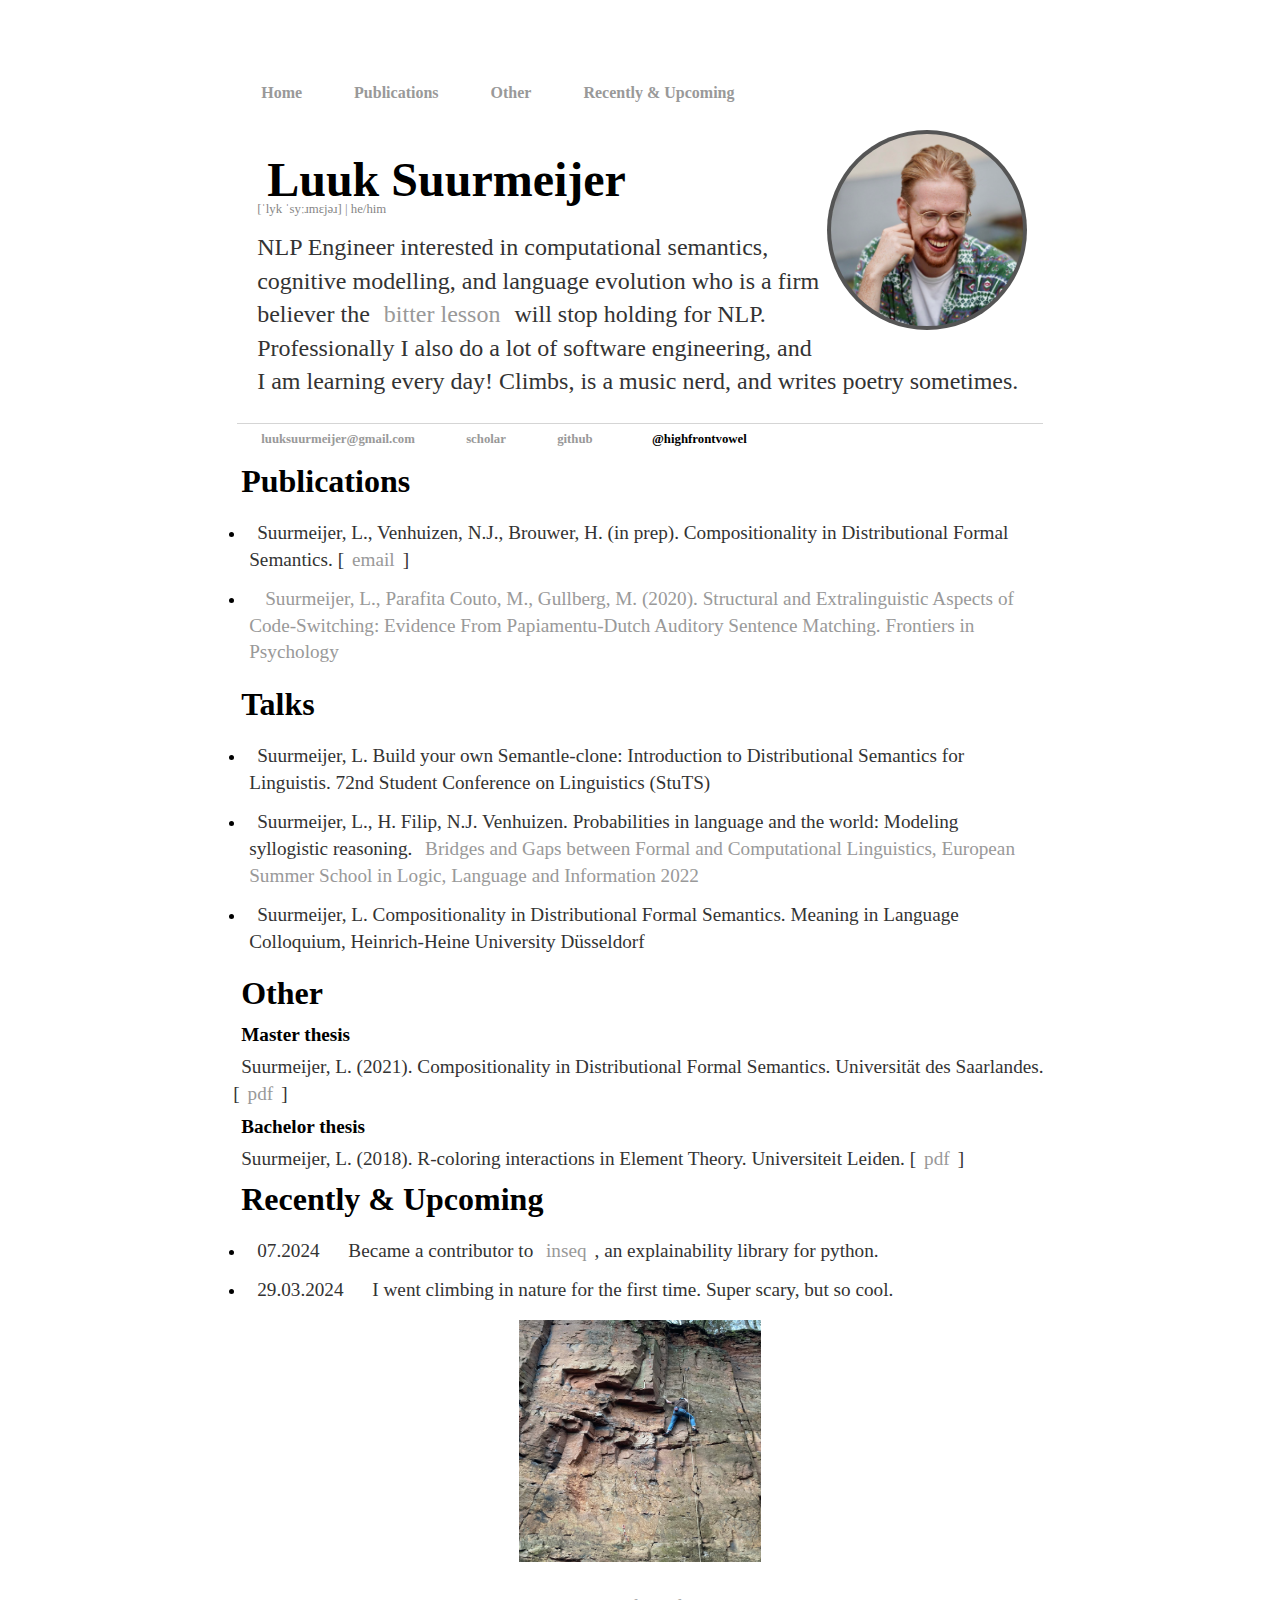
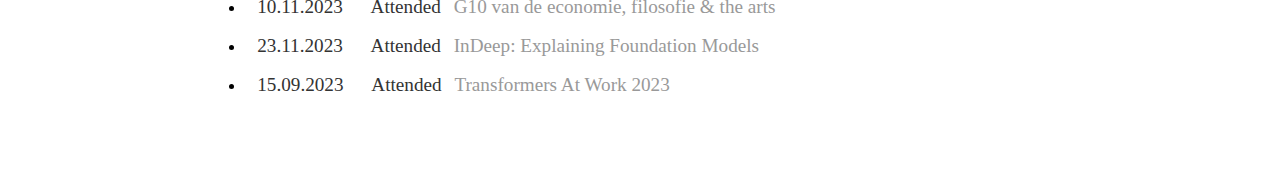
==== index.html @ 91e86ad3 "update conferences" ====
<!DOCTYPE html>
<html>
	<head>
		<!-- Google tag (gtag.js) -->
		<script async
			src="https://www.googletagmanager.com/gtag/js?id=G-QDB5EHRGNJ"></script>
		<script>
	  window.dataLayer = window.dataLayer || [];
	  function gtag(){dataLayer.push(arguments);}
	  gtag('js', new Date());

	  gtag('config', 'G-QDB5EHRGNJ');
	</script>

		<meta charset="UTF-8">
		<meta name="description" content="Website of Luuk Suurmeijer">
		<meta name="author" content="Luuk Suurmeijer">
		<title>Luuk Suurmeijer</title>
		<!-- link to main stylesheet -->
		<link rel="stylesheet" type="text/css" href="css/main.css">
		<!--<img class="profile-picture" src="img/andromeda.jpg" alt="ProfilePic" align="right"> -->
	</head>
	<body>
		<nav>
			<ul>
				<li><a href="/">Home</a></li>
				<li><a href="index.html#publications">Publications</a></li>
				<li><a href="index.html#other">Other</a></li>
				<li><a href="index.html#updates">Recently & Upcoming</a></li>

			</ul>
		</nav>
		<div class="container">
			<div class="blurb">
				<img src="img/croppedpic.jpg" alt="avatar" />
				<h1>Luuk Suurmeijer</h1>
				<div class="opaque">[ˈlyk ˈsyːɹmɛjəɹ] | he/him </div>
				<p> NLP Engineer interested in computational semantics, cognitive modelling,
					and language evolution who is a firm believer the <a
						href="http://www.incompleteideas.net/IncIdeas/BitterLesson.html">bitter
						lesson</a> will stop holding for NLP.
					Professionally I also do a lot of software engineering, and I am learning
					every day! Climbs, is a music nerd, and writes poetry sometimes.
				</div><!-- /.blurb -->
			</div><!-- /.container -->
			<footer>
				<ul>
					<li><a
							href="mailto:luuksuurmeijer@gmail.com">luuksuurmeijer@gmail.com</a></li>
					<li><a
							href="https://scholar.google.com/citations?user=S8Egd08AAAAJ&h">scholar</a></li>
					<li><a href="https://github.com/LuukSuurmeijer">github</a></li>
					<li><i class="fa fa-twitter"></i>@highfrontvowel</li>
				</ul>
			</footer>
		</body>

		<h2 id="publications">Publications</h2>
		<ul>
			<li><text class="item">Suurmeijer, L., Venhuizen, N.J., Brouwer, H. (in
					prep). Compositionality in Distributional Formal Semantics.
					[<a href="mailto:luuk.suurmeijer@hhu.com">email</a>]</text></li>

			<li><text class="item"><a
						href="https://doi.org/10.3389/fpsyg.2020.592266">Suurmeijer,
						L., Parafita Couto, M., Gullberg, M. (2020). Structural and
						Extralinguistic Aspects of Code-Switching:
						Evidence From Papiamentu-Dutch Auditory Sentence Matching. Frontiers in
						Psychology</a></text></li>

		</ul>

		<h2 id="talks">Talks</h2>
		<ul>
			<li><text class="item">Suurmeijer, L. Build your own Semantle-clone:
					Introduction to Distributional Semantics for Linguistis. 72nd Student
					Conference on Linguistics (StuTS) </text></li>

			<li><text class="item">Suurmeijer, L., H. Filip, N.J. Venhuizen.
					Probabilities in language and the world: Modeling
					syllogistic reasoning.<a
						href="https://gdr-lift.loria.fr/bridges-and-gaps-workshop/">
						Bridges and Gaps between Formal and Computational Linguistics, European
						Summer School in Logic, Language and Information 2022</a></text></li>

			<li><text class="item">Suurmeijer, L. Compositionality in Distributional
					Formal Semantics. Meaning in Language Colloquium, Heinrich-Heine University
					Düsseldorf</text></li>
		</ul>

		<h2 id="other">Other</h2>
		<h3> Master thesis</h3>
		<text class="item">Suurmeijer,
			L. (2021). Compositionality in Distributional Formal Semantics. Universität
			des Saarlandes. [<a
				href="papers/luuksuurmeijer_masterthesis_30-08-2021_final.pdf">pdf</a>]</text>
		<h3> Bachelor thesis</h3>
		<text class="item">Suurmeijer,
			L. (2018). R-coloring interactions in Element Theory. Universiteit Leiden.
			[<a href="papers/bachelor_thesis_2018.pdf">pdf</a>]</text>

		<h2 id="updates">Recently & Upcoming</h2>
		<ul>
			<li><text class="item">07.2024 &emsp; Became a contributor to <a
						href="https://github.com/inseq-team/inseq">inseq</a>, an explainability
					library for python.</text></li>

			<li><text class="item">29.03.2024 &emsp; I went climbing in nature for the
					first time. Super scary, but so cool.</text><br> <center><img
						src="img/climbing.jpg" alt="Me climbing" width="250" height="250"
						class="center"></center> </li>

			<li><text class="item">10.11.2023 &emsp; Attended <a
						href="https://www.g10vandeeconomie.nl/2023">G10 van de economie, filosofie
						& the arts</a></text></li>

			<li><text class="item">23.11.2023 &emsp; Attended <a
						href="https://projects.illc.uva.nl/indeep/">InDeep: Explaining Foundation
						Models</a></text></li>

			<li><text class="item">15.09.2023 &emsp; Attended <a
						href="https://hils2024.nl/">Transformers At Work 2023</a></text></li>
		</ul>

	</html>
---- css/main.css ----
*{
    margin: 4px;
    padding: 4px;
    font-family: poppins;
    box-sizing: border-box;
}

body {
    margin: 60px auto;
    width: 65%;
}
nav ul, footer ul {
    padding: 0px;
    list-style: none;
    font-weight: bold;
}
nav ul li, footer ul li {
    display: inline;
    margin-right: 20px;
}
a {
    text-decoration: none;
    color: #999;
}
a:hover {
    text-decoration: underline;
}
h1 {
    font-size: 3em;
}

h2 {
  border-bottom: : 1px solid #d5d5d5;
  font-size: 2em;

}

h3 {
  font-size: 1.2em;
}

p {
    font-size: 1.5em;
    line-height: 1.4em;
    color: #333;
}

text {
    font-size: 1.2em;
    line-height: 1.4em;
    color: #333;
}

.opaque {
    font-size: 0.8em;
    line-height: 1.4em;
    color: #333;
    opacity: 0.6;
}

footer {
    border-top: 1px solid #d5d5d5;
    font-size: .8em;
}

ul.posts {
    margin: 20px auto 40px;
    font-size: 1.5em;
}

ul.posts li {
    list-style: none;
}

.profile-picture {
    position:relative;
    overflow:hidden;
    border-radius: 50%;
    height: 10px;
    width: 10px;
}

.blurb img {
float: right;
border-radius: 50%;
width: 200px;
height: 200px;
background: #555;
overflow: hidden;

}

.blurb h1 {
position: relative;
top: 18px;
left: 10px;
font-size: 3em;
}
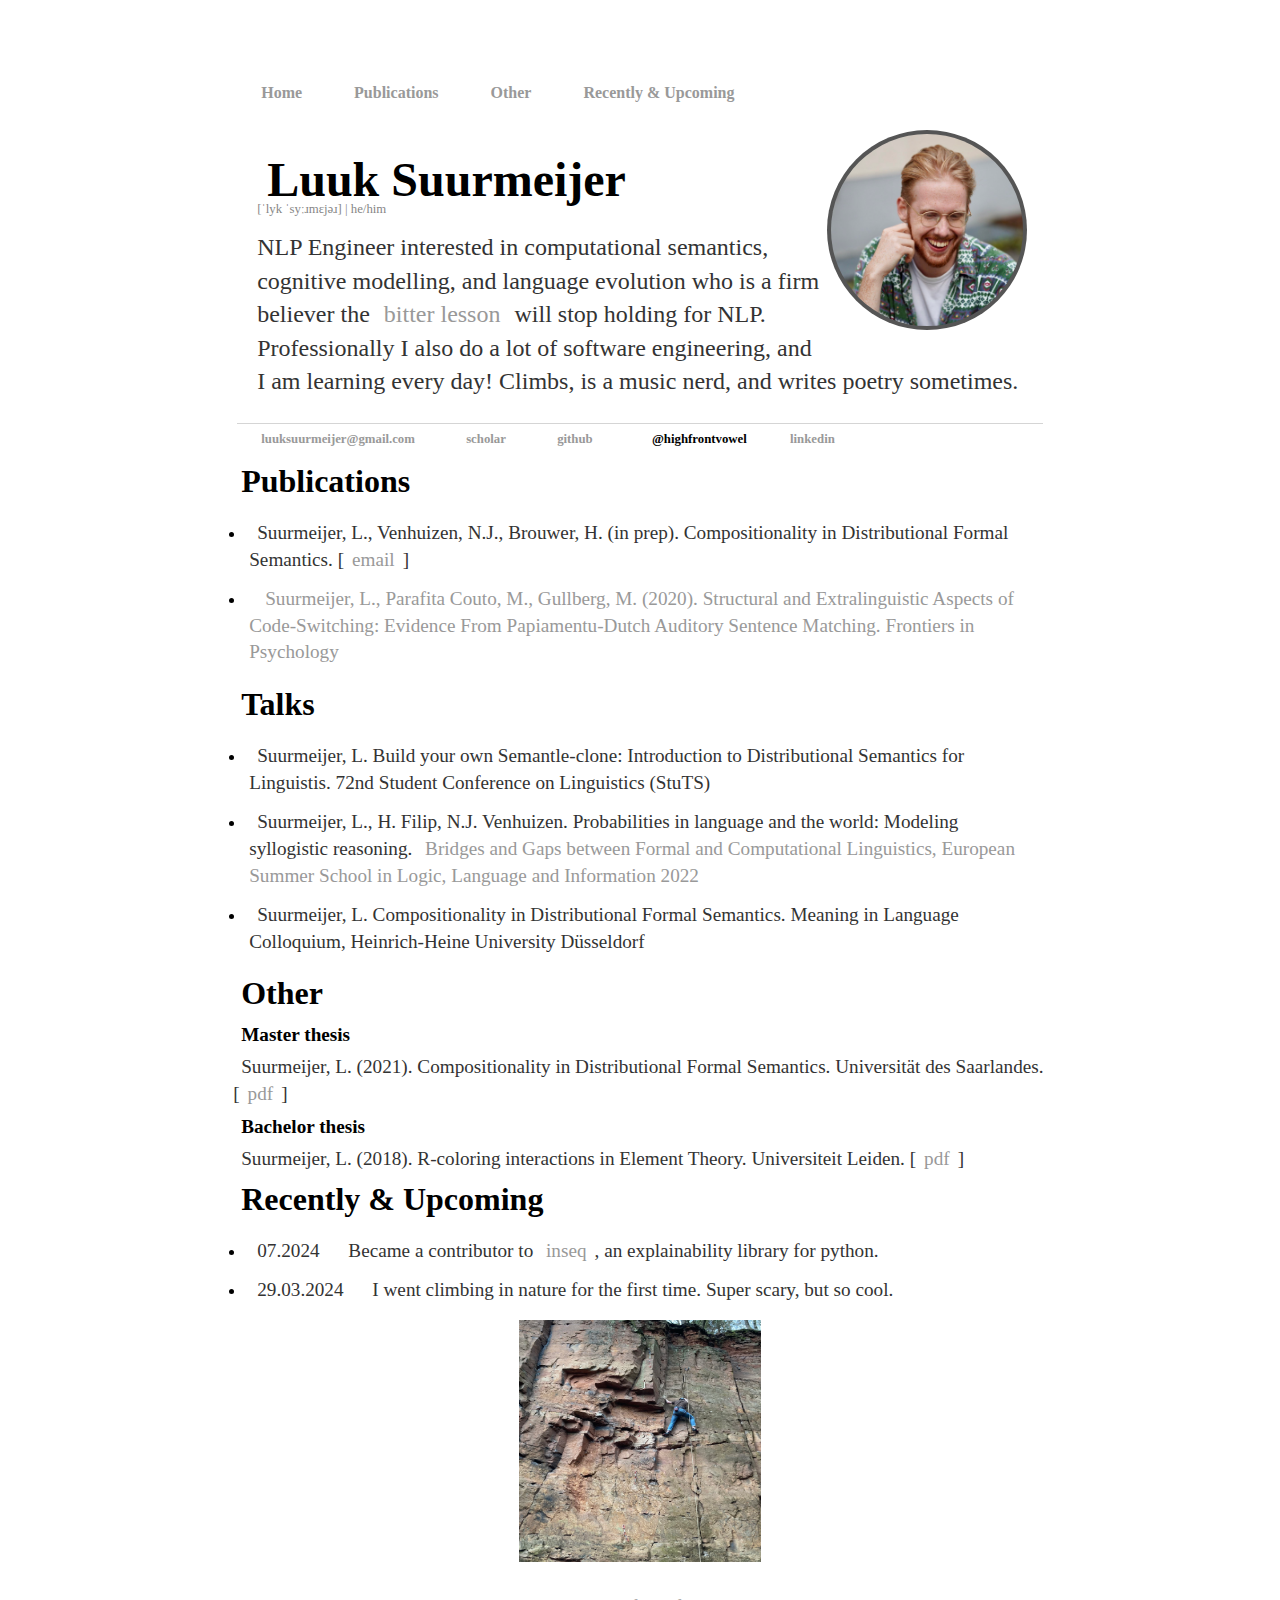
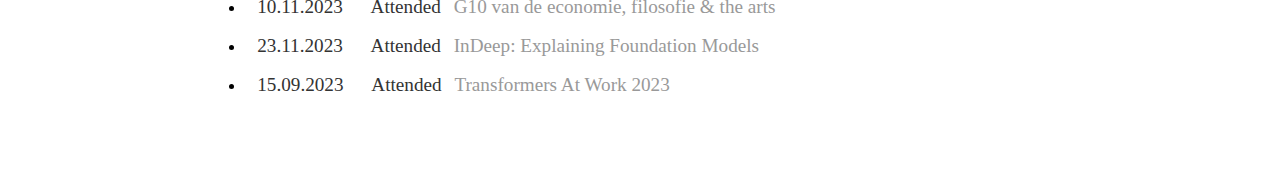
==== commit ba55b37a: "linkedin" ====
--- a/index.html
+++ b/index.html
@@ -51,6 +51,9 @@
 							href="https://scholar.google.com/citations?user=S8Egd08AAAAJ&h">scholar</a></li>
 					<li><a href="https://github.com/LuukSuurmeijer">github</a></li>
 					<li><i class="fa fa-twitter"></i>@highfrontvowel</li>
+					<li><a
+							href="https://www.linkedin.com/in/luuk-suurmeijer-2996b6138/">linkedin</a></li>
+
 				</ul>
 			</footer>
 		</body>
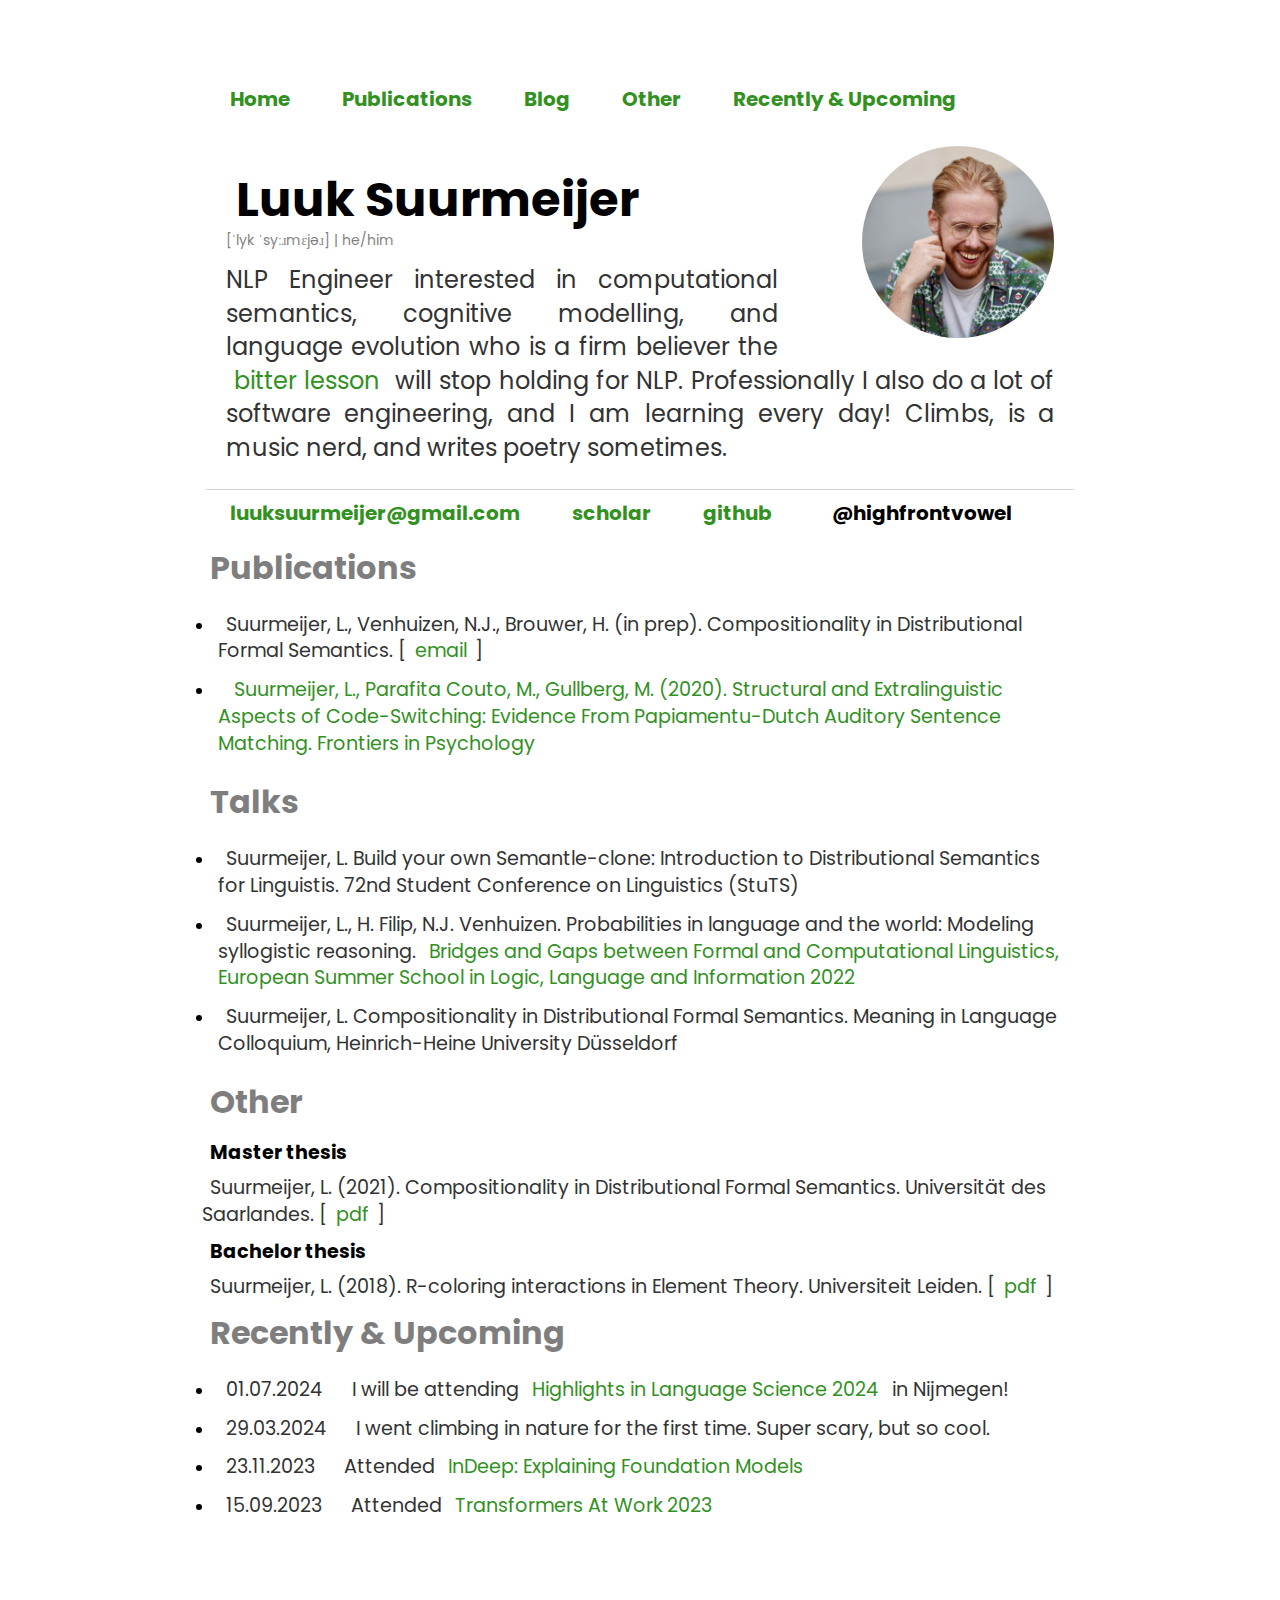
==== commit 541e6d5c: "First blog post camera ready" ====
--- a/index.html
+++ b/index.html
@@ -1,30 +1,23 @@
 <!DOCTYPE html>
 <html>
 	<head>
-		<!-- Google tag (gtag.js) -->
-		<script async
-			src="https://www.googletagmanager.com/gtag/js?id=G-QDB5EHRGNJ"></script>
-		<script>
-	  window.dataLayer = window.dataLayer || [];
-	  function gtag(){dataLayer.push(arguments);}
-	  gtag('js', new Date());
-
-	  gtag('config', 'G-QDB5EHRGNJ');
-	</script>
-
+		<link
+			href="https://fonts.googleapis.com/css2?family=Poppins:ital,wght@0,100;0,200;0,300;0,400;0,500;0,600;0,700;0,800;0,900;1,100;1,200;1,300;1,400;1,500;1,600;1,700;1,800;1,900&display=swap"
+			rel="stylesheet">
+		<link rel="stylesheet" type="text/css" href="css/main.css">
 		<meta charset="UTF-8">
 		<meta name="description" content="Website of Luuk Suurmeijer">
 		<meta name="author" content="Luuk Suurmeijer">
 		<title>Luuk Suurmeijer</title>
 		<!-- link to main stylesheet -->
-		<link rel="stylesheet" type="text/css" href="css/main.css">
 		<!--<img class="profile-picture" src="img/andromeda.jpg" alt="ProfilePic" align="right"> -->
 	</head>
-	<body>
+	<body class="intro">
 		<nav>
 			<ul>
 				<li><a href="/">Home</a></li>
 				<li><a href="index.html#publications">Publications</a></li>
+				<li><a href='blog_landing_page.html'>Blog</a></li>
 				<li><a href="index.html#other">Other</a></li>
 				<li><a href="index.html#updates">Recently & Upcoming</a></li>
 
@@ -32,10 +25,11 @@
 		</nav>
 		<div class="container">
 			<div class="blurb">
-				<img src="img/croppedpic.jpg" alt="avatar" />
+				<img src="img/croppedpic.jpg" alt="avatar" class="profile-picture" />
 				<h1>Luuk Suurmeijer</h1>
-				<div class="opaque">[ˈlyk ˈsyːɹmɛjəɹ] | he/him </div>
-				<p> NLP Engineer interested in computational semantics, cognitive modelling,
+				<div class="ipa">[ˈlyk ˈsyːɹmɛjəɹ] | he/him </div>
+				<p class="intro"> NLP Engineer interested in computational semantics,
+					cognitive modelling,
 					and language evolution who is a firm believer the <a
 						href="http://www.incompleteideas.net/IncIdeas/BitterLesson.html">bitter
 						lesson</a> will stop holding for NLP.
@@ -51,78 +45,71 @@
 							href="https://scholar.google.com/citations?user=S8Egd08AAAAJ&h">scholar</a></li>
 					<li><a href="https://github.com/LuukSuurmeijer">github</a></li>
 					<li><i class="fa fa-twitter"></i>@highfrontvowel</li>
-					<li><a
-							href="https://www.linkedin.com/in/luuk-suurmeijer-2996b6138/">linkedin</a></li>
-
 				</ul>
 			</footer>
 		</body>
+		<body>
+			<h2 id="publications">Publications</h2>
+			<ul>
+				<li><text class="item">Suurmeijer, L., Venhuizen, N.J., Brouwer, H. (in
+						prep). Compositionality in Distributional Formal Semantics.
+						[<a href="mailto:luuk.suurmeijer@hhu.com">email</a>]</text></li>
 
-		<h2 id="publications">Publications</h2>
-		<ul>
-			<li><text class="item">Suurmeijer, L., Venhuizen, N.J., Brouwer, H. (in
-					prep). Compositionality in Distributional Formal Semantics.
-					[<a href="mailto:luuk.suurmeijer@hhu.com">email</a>]</text></li>
+				<li><text class="item"><a
+							href="https://doi.org/10.3389/fpsyg.2020.592266">Suurmeijer,
+							L., Parafita Couto, M., Gullberg, M. (2020). Structural and
+							Extralinguistic Aspects of Code-Switching:
+							Evidence From Papiamentu-Dutch Auditory Sentence Matching. Frontiers in
+							Psychology</a></text></li>
 
-			<li><text class="item"><a
-						href="https://doi.org/10.3389/fpsyg.2020.592266">Suurmeijer,
-						L., Parafita Couto, M., Gullberg, M. (2020). Structural and
-						Extralinguistic Aspects of Code-Switching:
-						Evidence From Papiamentu-Dutch Auditory Sentence Matching. Frontiers in
-						Psychology</a></text></li>
+			</ul>
 
-		</ul>
+			<h2 id="talks">Talks</h2>
+			<ul>
+				<li><text class="item">Suurmeijer, L. Build your own Semantle-clone:
+						Introduction to Distributional Semantics for Linguistis. 72nd Student
+						Conference on Linguistics (StuTS) </text></li>
 
-		<h2 id="talks">Talks</h2>
-		<ul>
-			<li><text class="item">Suurmeijer, L. Build your own Semantle-clone:
-					Introduction to Distributional Semantics for Linguistis. 72nd Student
-					Conference on Linguistics (StuTS) </text></li>
+				<li><text class="item">Suurmeijer, L., H. Filip, N.J. Venhuizen.
+						Probabilities in language and the world: Modeling
+						syllogistic reasoning.<a
+							href="https://gdr-lift.loria.fr/bridges-and-gaps-workshop/">
+							Bridges and Gaps between Formal and Computational Linguistics, European
+							Summer School in Logic, Language and Information 2022</a></text></li>
 
-			<li><text class="item">Suurmeijer, L., H. Filip, N.J. Venhuizen.
-					Probabilities in language and the world: Modeling
-					syllogistic reasoning.<a
-						href="https://gdr-lift.loria.fr/bridges-and-gaps-workshop/">
-						Bridges and Gaps between Formal and Computational Linguistics, European
-						Summer School in Logic, Language and Information 2022</a></text></li>
+				<li><text class="item">Suurmeijer, L. Compositionality in Distributional
+						Formal Semantics. Meaning in Language Colloquium, Heinrich-Heine
+						University
+						Düsseldorf</text></li>
+			</ul>
 
-			<li><text class="item">Suurmeijer, L. Compositionality in Distributional
-					Formal Semantics. Meaning in Language Colloquium, Heinrich-Heine University
-					Düsseldorf</text></li>
-		</ul>
+			<h2 id="other">Other</h2>
+			<h3> Master thesis</h3>
+			<text class="item">Suurmeijer,
+				L. (2021). Compositionality in Distributional Formal Semantics. Universität
+				des Saarlandes. [<a
+					href="papers/luuksuurmeijer_masterthesis_30-08-2021_final.pdf">pdf</a>]</text>
+			<h3> Bachelor thesis</h3>
+			<text class="item">Suurmeijer,
+				L. (2018). R-coloring interactions in Element Theory. Universiteit Leiden.
+				[<a href="papers/bachelor_thesis_2018.pdf">pdf</a>]</text>
 
-		<h2 id="other">Other</h2>
-		<h3> Master thesis</h3>
-		<text class="item">Suurmeijer,
-			L. (2021). Compositionality in Distributional Formal Semantics. Universität
-			des Saarlandes. [<a
-				href="papers/luuksuurmeijer_masterthesis_30-08-2021_final.pdf">pdf</a>]</text>
-		<h3> Bachelor thesis</h3>
-		<text class="item">Suurmeijer,
-			L. (2018). R-coloring interactions in Element Theory. Universiteit Leiden.
-			[<a href="papers/bachelor_thesis_2018.pdf">pdf</a>]</text>
+			<h2 id="updates">Recently & Upcoming</h2>
+			<ul>
+				<li><text class="item">01.07.2024 &emsp; I will be attending <a
+							href="https://hils2024.nl/">Highlights in Language Science 2024</a> in
+						Nijmegen!</text></li>
 
-		<h2 id="updates">Recently & Upcoming</h2>
-		<ul>
-			<li><text class="item">07.2024 &emsp; Became a contributor to <a
-						href="https://github.com/inseq-team/inseq">inseq</a>, an explainability
-					library for python.</text></li>
+				<li><text class="item">29.03.2024 &emsp; I went climbing in nature for the
+						first time. Super scary, but so cool.</text><br> </li>
 
-			<li><text class="item">29.03.2024 &emsp; I went climbing in nature for the
-					first time. Super scary, but so cool.</text><br> <center><img
-						src="img/climbing.jpg" alt="Me climbing" width="250" height="250"
-						class="center"></center> </li>
+				<li><text class="item">23.11.2023 &emsp; Attended <a
+							href="https://projects.illc.uva.nl/indeep/">InDeep: Explaining Foundation
+							Models</a></text></li>
 
-			<li><text class="item">10.11.2023 &emsp; Attended <a
-						href="https://www.g10vandeeconomie.nl/2023">G10 van de economie, filosofie
-						& the arts</a></text></li>
-
-			<li><text class="item">23.11.2023 &emsp; Attended <a
-						href="https://projects.illc.uva.nl/indeep/">InDeep: Explaining Foundation
-						Models</a></text></li>
-
-			<li><text class="item">15.09.2023 &emsp; Attended <a
-						href="https://hils2024.nl/">Transformers At Work 2023</a></text></li>
-		</ul>
+				<li><text class="item">15.09.2023 &emsp; Attended <a
+							href="https://hils2024.nl/">Transformers At Work 2023</a></text></li>
+			</ul>
+		</body>
 
 	</html>
--- a/css/main.css
+++ b/css/main.css
@@ -9,10 +9,17 @@
     margin: 60px auto;
     width: 65%;
 }
+
+body.intro {
+    margin: 60px auto;
+    width: 70%;
+}
+
 nav ul, footer ul {
     padding: 0px;
     list-style: none;
     font-weight: bold;
+    font-size: 20px;
 }
 nav ul li, footer ul li {
     display: inline;
@@ -20,10 +27,11 @@
 }
 a {
     text-decoration: none;
-    color: #999;
+    color: #32911f;
 }
 a:hover {
     text-decoration: underline;
+    color: #32911f;
 }
 h1 {
     font-size: 3em;
@@ -32,6 +40,7 @@
 h2 {
   border-bottom: : 1px solid #d5d5d5;
   font-size: 2em;
+  opacity: 50%;
 
 }
 
@@ -75,9 +84,14 @@
 .profile-picture {
     position:relative;
     overflow:hidden;
-    border-radius: 50%;
-    height: 10px;
-    width: 10px;
+    border-style: hidden;
+    float: right; /* Float image to the right */
+    margin-left: 80px; /* Add some spacing between the image and text */
+}
+
+
+div {
+  text-align: justify;
 }
 
 .blurb img {
@@ -85,7 +99,7 @@
 border-radius: 50%;
 width: 200px;
 height: 200px;
-background: #555;
+background: none;
 overflow: hidden;
 
 }
@@ -95,4 +109,17 @@
 top: 18px;
 left: 10px;
 font-size: 3em;
+}
+
+img {
+    width: 200px;
+    height: 200px;
+    float: right;
+    background: none;
+    overflow: hidden;
+}
+
+.ipa {
+    opacity: 50%;
+    font-size: 14px;
 }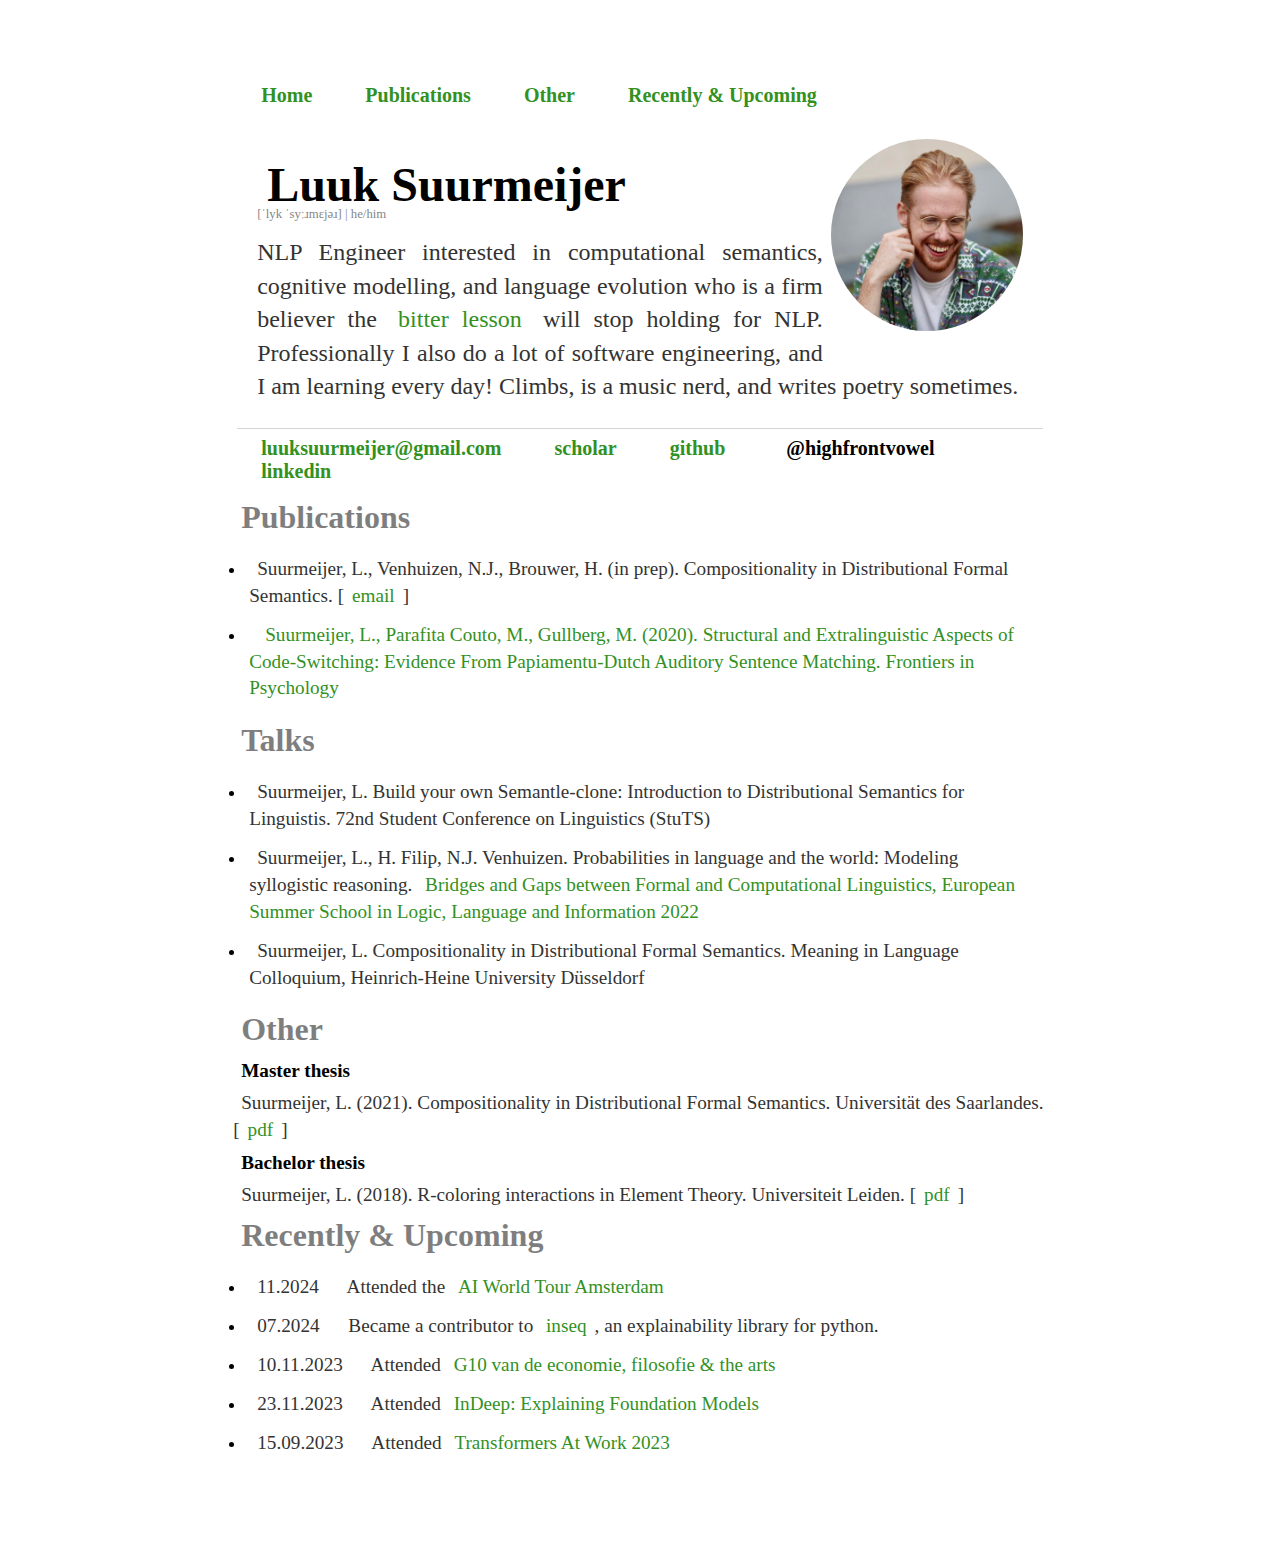
==== commit 75d2207f: "update conference" ====
--- a/index.html
+++ b/index.html
@@ -1,23 +1,30 @@
 <!DOCTYPE html>
 <html>
 	<head>
-		<link
-			href="https://fonts.googleapis.com/css2?family=Poppins:ital,wght@0,100;0,200;0,300;0,400;0,500;0,600;0,700;0,800;0,900;1,100;1,200;1,300;1,400;1,500;1,600;1,700;1,800;1,900&display=swap"
-			rel="stylesheet">
-		<link rel="stylesheet" type="text/css" href="css/main.css">
+		<!-- Google tag (gtag.js) -->
+		<script async
+			src="https://www.googletagmanager.com/gtag/js?id=G-QDB5EHRGNJ"></script>
+		<script>
+	  window.dataLayer = window.dataLayer || [];
+	  function gtag(){dataLayer.push(arguments);}
+	  gtag('js', new Date());
+
+	  gtag('config', 'G-QDB5EHRGNJ');
+	</script>
+
 		<meta charset="UTF-8">
 		<meta name="description" content="Website of Luuk Suurmeijer">
 		<meta name="author" content="Luuk Suurmeijer">
 		<title>Luuk Suurmeijer</title>
 		<!-- link to main stylesheet -->
+		<link rel="stylesheet" type="text/css" href="css/main.css">
 		<!--<img class="profile-picture" src="img/andromeda.jpg" alt="ProfilePic" align="right"> -->
 	</head>
-	<body class="intro">
+	<body>
 		<nav>
 			<ul>
 				<li><a href="/">Home</a></li>
 				<li><a href="index.html#publications">Publications</a></li>
-				<li><a href='blog_landing_page.html'>Blog</a></li>
 				<li><a href="index.html#other">Other</a></li>
 				<li><a href="index.html#updates">Recently & Upcoming</a></li>
 
@@ -25,11 +32,10 @@
 		</nav>
 		<div class="container">
 			<div class="blurb">
-				<img src="img/croppedpic.jpg" alt="avatar" class="profile-picture" />
+				<img src="img/croppedpic.jpg" alt="avatar" />
 				<h1>Luuk Suurmeijer</h1>
-				<div class="ipa">[ˈlyk ˈsyːɹmɛjəɹ] | he/him </div>
-				<p class="intro"> NLP Engineer interested in computational semantics,
-					cognitive modelling,
+				<div class="opaque">[ˈlyk ˈsyːɹmɛjəɹ] | he/him </div>
+				<p> NLP Engineer interested in computational semantics, cognitive modelling,
 					and language evolution who is a firm believer the <a
 						href="http://www.incompleteideas.net/IncIdeas/BitterLesson.html">bitter
 						lesson</a> will stop holding for NLP.
@@ -45,71 +51,82 @@
 							href="https://scholar.google.com/citations?user=S8Egd08AAAAJ&h">scholar</a></li>
 					<li><a href="https://github.com/LuukSuurmeijer">github</a></li>
 					<li><i class="fa fa-twitter"></i>@highfrontvowel</li>
+					<li><a
+							href="https://www.linkedin.com/in/luuk-suurmeijer-2996b6138/">linkedin</a></li>
+
 				</ul>
 			</footer>
 		</body>
-		<body>
-			<h2 id="publications">Publications</h2>
-			<ul>
-				<li><text class="item">Suurmeijer, L., Venhuizen, N.J., Brouwer, H. (in
-						prep). Compositionality in Distributional Formal Semantics.
-						[<a href="mailto:luuk.suurmeijer@hhu.com">email</a>]</text></li>
 
-				<li><text class="item"><a
-							href="https://doi.org/10.3389/fpsyg.2020.592266">Suurmeijer,
-							L., Parafita Couto, M., Gullberg, M. (2020). Structural and
-							Extralinguistic Aspects of Code-Switching:
-							Evidence From Papiamentu-Dutch Auditory Sentence Matching. Frontiers in
-							Psychology</a></text></li>
+		<h2 id="publications">Publications</h2>
+		<ul>
+			<li><text class="item">Suurmeijer, L., Venhuizen, N.J., Brouwer, H. (in
+					prep). Compositionality in Distributional Formal Semantics.
+					[<a href="mailto:luuk.suurmeijer@hhu.com">email</a>]</text></li>
 
-			</ul>
+			<li><text class="item"><a
+						href="https://doi.org/10.3389/fpsyg.2020.592266">Suurmeijer,
+						L., Parafita Couto, M., Gullberg, M. (2020). Structural and
+						Extralinguistic Aspects of Code-Switching:
+						Evidence From Papiamentu-Dutch Auditory Sentence Matching. Frontiers in
+						Psychology</a></text></li>
 
-			<h2 id="talks">Talks</h2>
-			<ul>
-				<li><text class="item">Suurmeijer, L. Build your own Semantle-clone:
-						Introduction to Distributional Semantics for Linguistis. 72nd Student
-						Conference on Linguistics (StuTS) </text></li>
+		</ul>
 
-				<li><text class="item">Suurmeijer, L., H. Filip, N.J. Venhuizen.
-						Probabilities in language and the world: Modeling
-						syllogistic reasoning.<a
-							href="https://gdr-lift.loria.fr/bridges-and-gaps-workshop/">
-							Bridges and Gaps between Formal and Computational Linguistics, European
-							Summer School in Logic, Language and Information 2022</a></text></li>
+		<h2 id="talks">Talks</h2>
+		<ul>
+			<li><text class="item">Suurmeijer, L. Build your own Semantle-clone:
+					Introduction to Distributional Semantics for Linguistis. 72nd Student
+					Conference on Linguistics (StuTS) </text></li>
 
-				<li><text class="item">Suurmeijer, L. Compositionality in Distributional
-						Formal Semantics. Meaning in Language Colloquium, Heinrich-Heine
-						University
-						Düsseldorf</text></li>
-			</ul>
+			<li><text class="item">Suurmeijer, L., H. Filip, N.J. Venhuizen.
+					Probabilities in language and the world: Modeling
+					syllogistic reasoning.<a
+						href="https://gdr-lift.loria.fr/bridges-and-gaps-workshop/">
+						Bridges and Gaps between Formal and Computational Linguistics, European
+						Summer School in Logic, Language and Information 2022</a></text></li>
 
-			<h2 id="other">Other</h2>
-			<h3> Master thesis</h3>
-			<text class="item">Suurmeijer,
-				L. (2021). Compositionality in Distributional Formal Semantics. Universität
-				des Saarlandes. [<a
-					href="papers/luuksuurmeijer_masterthesis_30-08-2021_final.pdf">pdf</a>]</text>
-			<h3> Bachelor thesis</h3>
-			<text class="item">Suurmeijer,
-				L. (2018). R-coloring interactions in Element Theory. Universiteit Leiden.
-				[<a href="papers/bachelor_thesis_2018.pdf">pdf</a>]</text>
+			<li><text class="item">Suurmeijer, L. Compositionality in Distributional
+					Formal Semantics. Meaning in Language Colloquium, Heinrich-Heine University
+					Düsseldorf</text></li>
+		</ul>
 
-			<h2 id="updates">Recently & Upcoming</h2>
-			<ul>
-				<li><text class="item">01.07.2024 &emsp; I will be attending <a
-							href="https://hils2024.nl/">Highlights in Language Science 2024</a> in
-						Nijmegen!</text></li>
+		<h2 id="other">Other</h2>
+		<h3> Master thesis</h3>
+		<text class="item">Suurmeijer,
+			L. (2021). Compositionality in Distributional Formal Semantics. Universität
+			des Saarlandes. [<a
+				href="papers/luuksuurmeijer_masterthesis_30-08-2021_final.pdf">pdf</a>]</text>
+		<h3> Bachelor thesis</h3>
+		<text class="item">Suurmeijer,
+			L. (2018). R-coloring interactions in Element Theory. Universiteit Leiden.
+			[<a href="papers/bachelor_thesis_2018.pdf">pdf</a>]</text>
 
-				<li><text class="item">29.03.2024 &emsp; I went climbing in nature for the
-						first time. Super scary, but so cool.</text><br> </li>
+		<h2 id="updates">Recently & Upcoming</h2>
+		<ul>
+			<li><text class="item">11.2024 &emsp; Attended the <a
+						href="https://dataaisummit.databricks.com/flow/db/wt24ams/reg/page/landing">AI
+						World Tour Amsterdam</a></text></li>
 
-				<li><text class="item">23.11.2023 &emsp; Attended <a
-							href="https://projects.illc.uva.nl/indeep/">InDeep: Explaining Foundation
-							Models</a></text></li>
+			<li><text class="item">07.2024 &emsp; Became a contributor to <a
+						href="https://github.com/inseq-team/inseq">inseq</a>, an explainability
+					library for python.</text></li>
 
-				<li><text class="item">15.09.2023 &emsp; Attended <a
-							href="https://hils2024.nl/">Transformers At Work 2023</a></text></li>
-			</ul>
-		</body>
+			<!-- <li><text class="item">29.03.2024 &emsp; I went climbing in nature for the
+					first time. Super scary, but so cool.</text><br> <center><img
+						src="img/climbing.jpg" alt="Me climbing" width="250" height="250"
+						class="center"></center> </li> -->
+
+			<li><text class="item">10.11.2023 &emsp; Attended <a
+						href="https://www.g10vandeeconomie.nl/2023">G10 van de economie, filosofie
+						& the arts</a></text></li>
+
+			<li><text class="item">23.11.2023 &emsp; Attended <a
+						href="https://projects.illc.uva.nl/indeep/">InDeep: Explaining Foundation
+						Models</a></text></li>
+
+			<li><text class="item">15.09.2023 &emsp; Attended <a
+						href="https://hils2024.nl/">Transformers At Work 2023</a></text></li>
+		</ul>
 
 	</html>
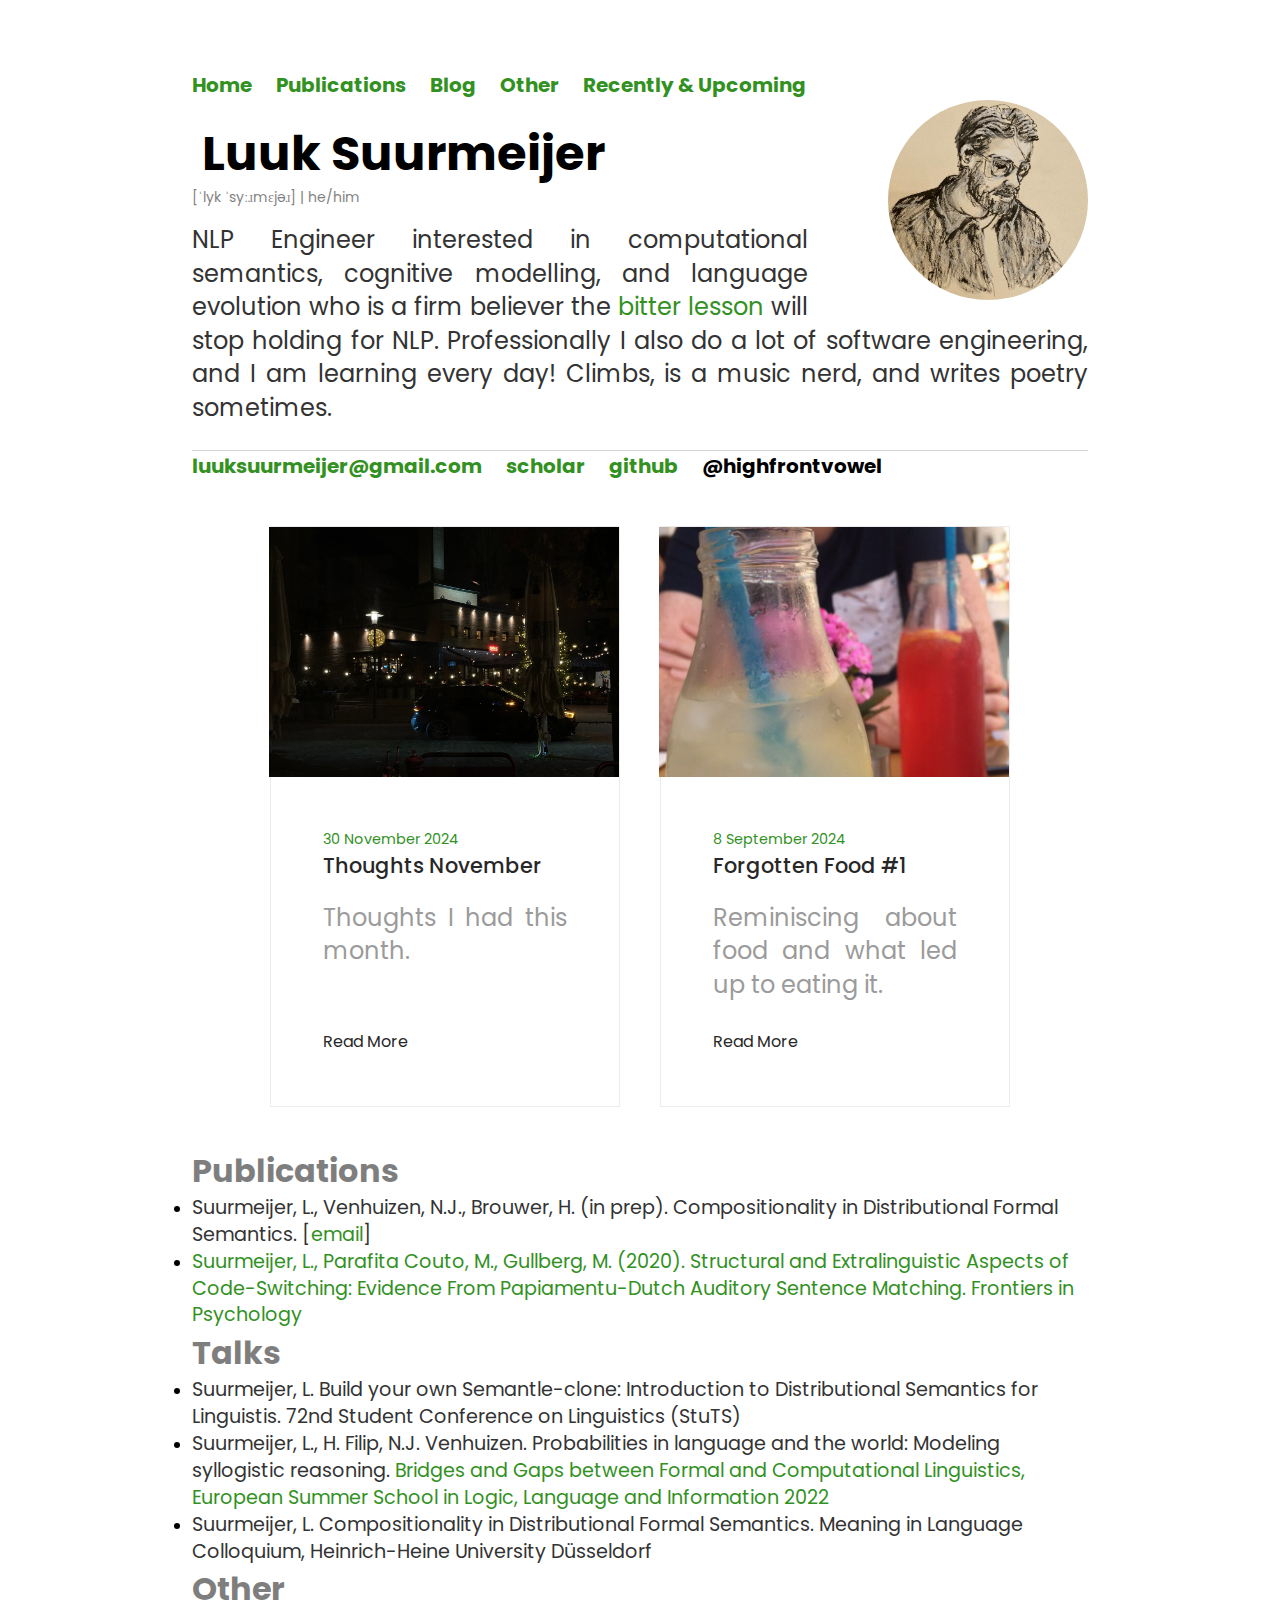
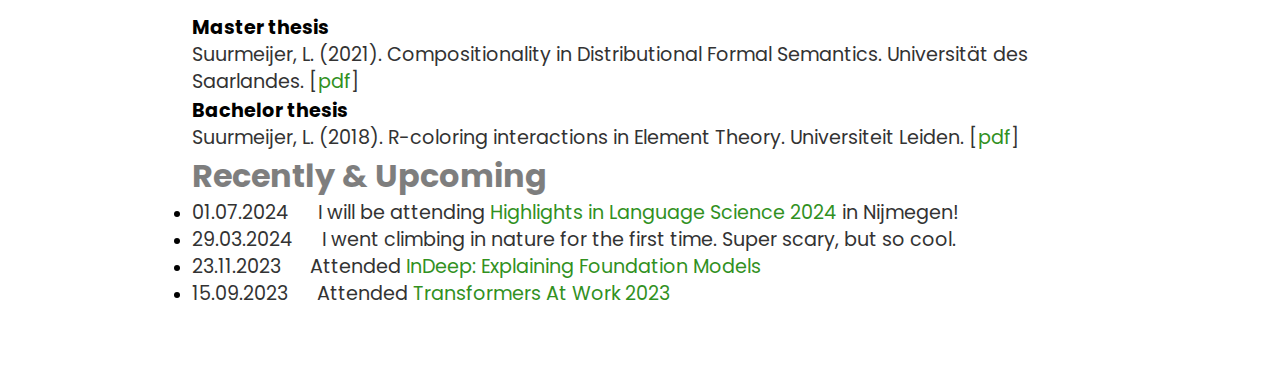
==== commit b8052ffd: "Second blog post, fixed bunch of CSS issues." ====
--- a/index.html
+++ b/index.html
@@ -1,30 +1,23 @@
 <!DOCTYPE html>
 <html>
 	<head>
-		<!-- Google tag (gtag.js) -->
-		<script async
-			src="https://www.googletagmanager.com/gtag/js?id=G-QDB5EHRGNJ"></script>
-		<script>
-	  window.dataLayer = window.dataLayer || [];
-	  function gtag(){dataLayer.push(arguments);}
-	  gtag('js', new Date());
-
-	  gtag('config', 'G-QDB5EHRGNJ');
-	</script>
-
+		<link
+			href="https://fonts.googleapis.com/css2?family=Poppins:ital,wght@0,100;0,200;0,300;0,400;0,500;0,600;0,700;0,800;0,900;1,100;1,200;1,300;1,400;1,500;1,600;1,700;1,800;1,900&display=swap"
+			rel="stylesheet">
+		<link rel="stylesheet" type="text/css" href="css/main.css">
 		<meta charset="UTF-8">
 		<meta name="description" content="Website of Luuk Suurmeijer">
 		<meta name="author" content="Luuk Suurmeijer">
 		<title>Luuk Suurmeijer</title>
 		<!-- link to main stylesheet -->
-		<link rel="stylesheet" type="text/css" href="css/main.css">
 		<!--<img class="profile-picture" src="img/andromeda.jpg" alt="ProfilePic" align="right"> -->
 	</head>
-	<body>
+	<body class="intro">
 		<nav>
 			<ul>
 				<li><a href="/">Home</a></li>
 				<li><a href="index.html#publications">Publications</a></li>
+				<li><a href='blog_landing_page.html'>Blog</a></li>
 				<li><a href="index.html#other">Other</a></li>
 				<li><a href="index.html#updates">Recently & Upcoming</a></li>
 
@@ -32,10 +25,11 @@
 		</nav>
 		<div class="container">
 			<div class="blurb">
-				<img src="img/croppedpic.jpg" alt="avatar" />
+				<img src="img/croppedpic.jpg" alt="avatar" class="profile-picture" />
 				<h1>Luuk Suurmeijer</h1>
-				<div class="opaque">[ˈlyk ˈsyːɹmɛjəɹ] | he/him </div>
-				<p> NLP Engineer interested in computational semantics, cognitive modelling,
+				<div class="ipa">[ˈlyk ˈsyːɹmɛjəɹ] | he/him </div>
+				<p class="intro"> NLP Engineer interested in computational semantics,
+					cognitive modelling,
 					and language evolution who is a firm believer the <a
 						href="http://www.incompleteideas.net/IncIdeas/BitterLesson.html">bitter
 						lesson</a> will stop holding for NLP.
@@ -51,82 +45,126 @@
 							href="https://scholar.google.com/citations?user=S8Egd08AAAAJ&h">scholar</a></li>
 					<li><a href="https://github.com/LuukSuurmeijer">github</a></li>
 					<li><i class="fa fa-twitter"></i>@highfrontvowel</li>
-					<li><a
-							href="https://www.linkedin.com/in/luuk-suurmeijer-2996b6138/">linkedin</a></li>
-
 				</ul>
 			</footer>
 		</body>
+		<body>
+			<!--3 MOST RECENT POSTS-->
 
-		<h2 id="publications">Publications</h2>
-		<ul>
-			<li><text class="item">Suurmeijer, L., Venhuizen, N.J., Brouwer, H. (in
-					prep). Compositionality in Distributional Formal Semantics.
-					[<a href="mailto:luuk.suurmeijer@hhu.com">email</a>]</text></li>
+			<!--BLOG CONTAINER-->
+			<div class="blog-container">
 
-			<li><text class="item"><a
-						href="https://doi.org/10.3389/fpsyg.2020.592266">Suurmeijer,
-						L., Parafita Couto, M., Gullberg, M. (2020). Structural and
-						Extralinguistic Aspects of Code-Switching:
-						Evidence From Papiamentu-Dutch Auditory Sentence Matching. Frontiers in
-						Psychology</a></text></li>
+				<!--BOX 1-->
+				<div class="blog-box">
+					<!-- IMG -->
 
-		</ul>
+					<div class="blog-img">
+						<img src="posts/links_nov_2024/headerimage.jpg" ,
+							alt="Blog">
+					</div>
 
-		<h2 id="talks">Talks</h2>
-		<ul>
-			<li><text class="item">Suurmeijer, L. Build your own Semantle-clone:
-					Introduction to Distributional Semantics for Linguistis. 72nd Student
-					Conference on Linguistics (StuTS) </text></li>
+					<!--TEXT 1-->
 
-			<li><text class="item">Suurmeijer, L., H. Filip, N.J. Venhuizen.
-					Probabilities in language and the world: Modeling
-					syllogistic reasoning.<a
-						href="https://gdr-lift.loria.fr/bridges-and-gaps-workshop/">
-						Bridges and Gaps between Formal and Computational Linguistics, European
-						Summer School in Logic, Language and Information 2022</a></text></li>
+					<div class="blog-text">
+						<span> 30 November 2024</span>
+						<a href="posts/links_nov_2024/links_november_2024.html" ,
+							class="blog-title">Thoughts November</a>
+						<p>Thoughts I had this month.</p>
+						<a
+							href="posts/links_nov_2024/links_november_2024.html">Read
+							More</a>
+					</div>
+				</div>
 
-			<li><text class="item">Suurmeijer, L. Compositionality in Distributional
-					Formal Semantics. Meaning in Language Colloquium, Heinrich-Heine University
-					Düsseldorf</text></li>
-		</ul>
+				<!--BOX 2-->
+				<div class="blog-box">
+					<!-- IMG -->
 
-		<h2 id="other">Other</h2>
-		<h3> Master thesis</h3>
-		<text class="item">Suurmeijer,
-			L. (2021). Compositionality in Distributional Formal Semantics. Universität
-			des Saarlandes. [<a
-				href="papers/luuksuurmeijer_masterthesis_30-08-2021_final.pdf">pdf</a>]</text>
-		<h3> Bachelor thesis</h3>
-		<text class="item">Suurmeijer,
-			L. (2018). R-coloring interactions in Element Theory. Universiteit Leiden.
-			[<a href="papers/bachelor_thesis_2018.pdf">pdf</a>]</text>
+					<div class="blog-img">
+						<img src="posts/forgotten_food_1/headerimage.JPG" ,
+							alt="Blog">
+					</div>
 
-		<h2 id="updates">Recently & Upcoming</h2>
-		<ul>
-			<li><text class="item">11.2024 &emsp; Attended the <a
-						href="https://dataaisummit.databricks.com/flow/db/wt24ams/reg/page/landing">AI
-						World Tour Amsterdam</a></text></li>
+					<!--TEXT 2-->
 
-			<li><text class="item">07.2024 &emsp; Became a contributor to <a
-						href="https://github.com/inseq-team/inseq">inseq</a>, an explainability
-					library for python.</text></li>
+					<div class="blog-text">
+						<span> 8 September 2024</span>
+						<a href="posts/forgotten_food_1/forgotten_food_1.html" ,
+							class="blog-title">Forgotten Food #1</a>
+						<p>Reminiscing about food and what led up to eating
+							it.</p>
+						<a
+							href="posts/forgotten_food_1/forgotten_food_1.html">Read
+							More</a>
+					</div>
+				</div>
+			</div>
 
-			<!-- <li><text class="item">29.03.2024 &emsp; I went climbing in nature for the
-					first time. Super scary, but so cool.</text><br> <center><img
-						src="img/climbing.jpg" alt="Me climbing" width="250" height="250"
-						class="center"></center> </li> -->
+			<!--3 MOST RECENT POSTS-->
 
-			<li><text class="item">10.11.2023 &emsp; Attended <a
-						href="https://www.g10vandeeconomie.nl/2023">G10 van de economie, filosofie
-						& the arts</a></text></li>
+			<!--REST OF THE SITE-->
 
-			<li><text class="item">23.11.2023 &emsp; Attended <a
-						href="https://projects.illc.uva.nl/indeep/">InDeep: Explaining Foundation
-						Models</a></text></li>
+			<h2 id="publications">Publications</h2>
+			<ul>
+				<li><text class="item">Suurmeijer, L., Venhuizen, N.J., Brouwer, H. (in
+						prep). Compositionality in Distributional Formal Semantics.
+						[<a href="mailto:luuk.suurmeijer@hhu.com">email</a>]</text></li>
 
-			<li><text class="item">15.09.2023 &emsp; Attended <a
-						href="https://hils2024.nl/">Transformers At Work 2023</a></text></li>
-		</ul>
+				<li><text class="item"><a
+							href="https://doi.org/10.3389/fpsyg.2020.592266">Suurmeijer,
+							L., Parafita Couto, M., Gullberg, M. (2020). Structural and
+							Extralinguistic Aspects of Code-Switching:
+							Evidence From Papiamentu-Dutch Auditory Sentence Matching. Frontiers in
+							Psychology</a></text></li>
+
+			</ul>
+
+			<h2 id="talks">Talks</h2>
+			<ul>
+				<li><text class="item">Suurmeijer, L. Build your own Semantle-clone:
+						Introduction to Distributional Semantics for Linguistis. 72nd Student
+						Conference on Linguistics (StuTS) </text></li>
+
+				<li><text class="item">Suurmeijer, L., H. Filip, N.J. Venhuizen.
+						Probabilities in language and the world: Modeling
+						syllogistic reasoning.<a
+							href="https://gdr-lift.loria.fr/bridges-and-gaps-workshop/">
+							Bridges and Gaps between Formal and Computational Linguistics, European
+							Summer School in Logic, Language and Information 2022</a></text></li>
+
+				<li><text class="item">Suurmeijer, L. Compositionality in Distributional
+						Formal Semantics. Meaning in Language Colloquium, Heinrich-Heine
+						University
+						Düsseldorf</text></li>
+			</ul>
+
+			<h2 id="other">Other</h2>
+			<h3> Master thesis</h3>
+			<text class="item">Suurmeijer,
+				L. (2021). Compositionality in Distributional Formal Semantics. Universität
+				des Saarlandes. [<a
+					href="papers/luuksuurmeijer_masterthesis_30-08-2021_final.pdf">pdf</a>]</text>
+			<h3> Bachelor thesis</h3>
+			<text class="item">Suurmeijer,
+				L. (2018). R-coloring interactions in Element Theory. Universiteit Leiden.
+				[<a href="papers/bachelor_thesis_2018.pdf">pdf</a>]</text>
+
+			<h2 id="updates">Recently & Upcoming</h2>
+			<ul>
+				<li><text class="item">01.07.2024 &emsp; I will be attending <a
+							href="https://hils2024.nl/">Highlights in Language Science 2024</a> in
+						Nijmegen!</text></li>
+
+				<li><text class="item">29.03.2024 &emsp; I went climbing in nature for the
+						first time. Super scary, but so cool.</text><br> </li>
+
+				<li><text class="item">23.11.2023 &emsp; Attended <a
+							href="https://projects.illc.uva.nl/indeep/">InDeep: Explaining Foundation
+							Models</a></text></li>
+
+				<li><text class="item">15.09.2023 &emsp; Attended <a
+							href="https://hils2024.nl/">Transformers At Work 2023</a></text></li>
+			</ul>
+		</body>
 
 	</html>
--- a/css/main.css
+++ b/css/main.css
@@ -11,7 +11,8 @@
 }
 
 body.intro {
-    margin: 60px auto;
+    margin: 70px auto;
+    padding: 70px auto;
     width: 70%;
 }
 
@@ -70,10 +71,11 @@
 footer {
     border-top: 1px solid #d5d5d5;
     font-size: .8em;
+    margin: 25px auto;
 }
 
 ul.posts {
-    margin: 20px auto 40px;
+    margin: 50px auto 100px;
     font-size: 1.5em;
 }
 
@@ -122,4 +124,128 @@
 .ipa {
     opacity: 50%;
     font-size: 14px;
+    margin: 15px auto;
+}
+
+
+/* BLOG POST STUFF
+
+/* BLOG */
+
+*{
+    margin: 0px;
+    padding: 0px;
+    font-family: poppins;
+    box-sizing: border-box;
+}
+
+/* a{
+    text-decoration: None;
+}
+
+ul{
+    list-style: None;
+} */
+
+body{
+    margin: 0px;
+    padding: 0px;
+    font-family: poppins;
+}
+
+#blog{
+    display: flex;
+    justify-content: center;
+    align-items: center;
+    flex-direction: column;
+    padding: 40px;
+    border-bottom: 1px solid rgba(0, 0, 0, 0.5);
+}
+
+.blog-heading{
+    display: flex;
+    justify-content: center;
+    align-items: center;
+    flex-direction: column;
+}
+.blog-heading span {
+    color: #333;
+}
+
+.blog-heading h3 {
+    font-size: 2.4rem;
+    color: #555;
+    font-weight: 600;
+}
+
+.blog-container{
+    display: flex;
+    justify-content: center;
+    align-items: center;
+    margin: 20px 0px;
+    flex-wrap: wrap;
+}
+
+.blog-box{
+    width: 350px;
+    background-color: #ffffff;
+    border: 1px solid #ececec;
+    margin: 20px;
+}
+
+.blog-img img{
+    width: 350px;
+    height: 250px;
+    object-fit: cover;
+    object-position: center;
+}
+
+.blog-text{
+    padding: 15%;
+    display: flex;
+    flex-direction: column;
+}
+
+.blog-text span{
+    color: #32911f;
+    font-size: 0.9rem;
+}
+
+.blog-text .blog-title{
+    font-size: 1.3rem;
+    font-weight: 500;
+    color: #272727;
+}
+
+.blog-text .blog-title:hover{
+    transition: all ease 0.3s;
+    color: #32911f;
+}
+
+.blog-text p{
+    color: #9b9b9b;
+    font-size: 0.9r;
+    display: -webkit-box;
+    -webkit-line-clamp: 3;
+    -webkit-box-orient: vertical;
+    overflow: hidden;
+    text-overflow: ellipsis;
+    margin: 20px 0px;
+    max-height: 4.5em; /* Limits text to 3 lines */
+    min-height: 4.5em;
+}
+
+.blog-text a{
+    color:#272727
+}
+
+.blog-text a:hover{
+    color:#32911f;
+    transition: all easy 0.35;
+}
+
+@media(max-width:1250px){
+    .blog-box{
+        width: 300px;
+    }
 }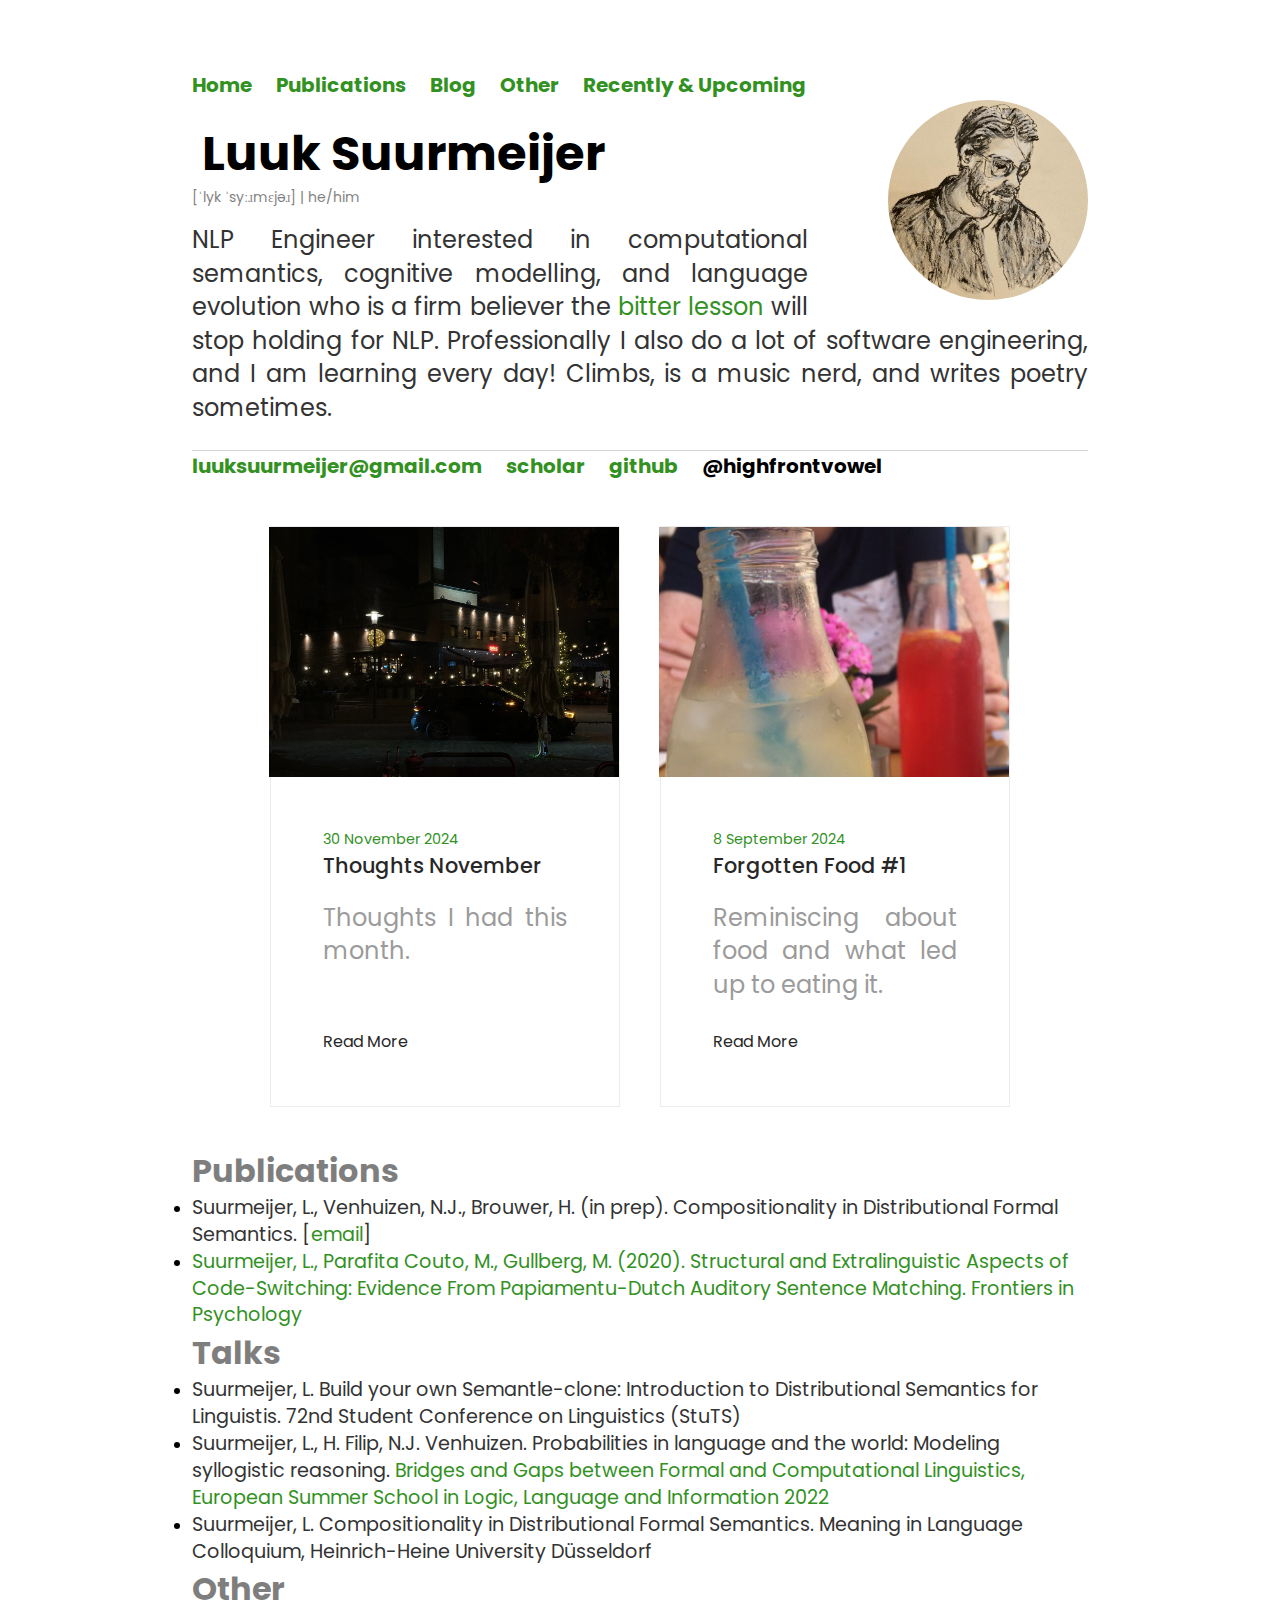
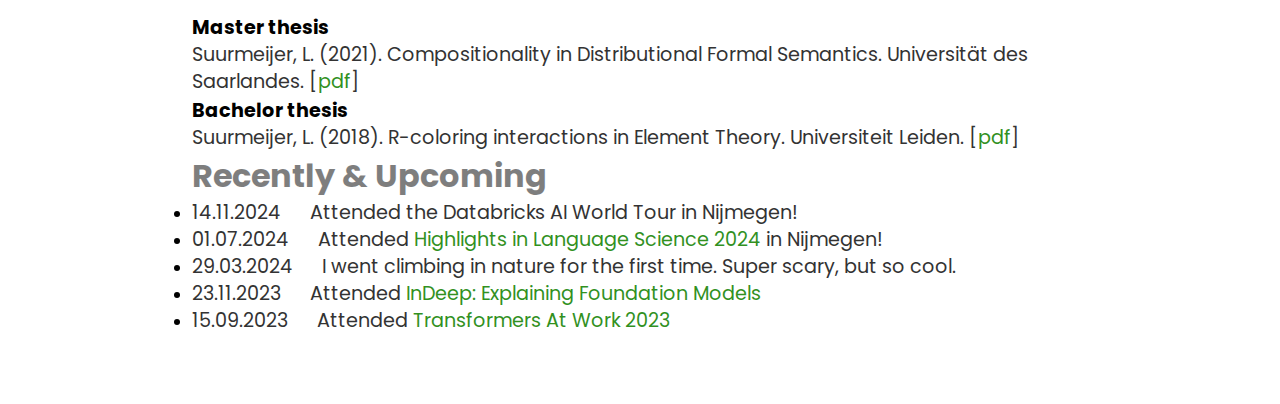
==== commit 3a43433c: "databricks thing" ====
--- a/index.html
+++ b/index.html
@@ -151,20 +151,24 @@
 
 			<h2 id="updates">Recently & Upcoming</h2>
 			<ul>
-				<li><text class="item">01.07.2024 &emsp; I will be attending <a
-							href="https://hils2024.nl/">Highlights in Language Science 2024</a> in
-						Nijmegen!</text></li>
 
-				<li><text class="item">29.03.2024 &emsp; I went climbing in nature for the
-						first time. Super scary, but so cool.</text><br> </li>
+				<li><text class="item">14.11.2024 &emsp; Attended the Databricks AI World
+						Tour </a> in
+					Nijmegen!</text></li>
+			<li><text class="item">01.07.2024 &emsp; Attended <a
+						href="https://hils2024.nl/">Highlights in Language Science 2024</a> in
+					Nijmegen!</text></li>
 
-				<li><text class="item">23.11.2023 &emsp; Attended <a
-							href="https://projects.illc.uva.nl/indeep/">InDeep: Explaining Foundation
-							Models</a></text></li>
+			<li><text class="item">29.03.2024 &emsp; I went climbing in nature for the
+					first time. Super scary, but so cool.</text><br> </li>
 
-				<li><text class="item">15.09.2023 &emsp; Attended <a
-							href="https://hils2024.nl/">Transformers At Work 2023</a></text></li>
-			</ul>
-		</body>
+			<li><text class="item">23.11.2023 &emsp; Attended <a
+						href="https://projects.illc.uva.nl/indeep/">InDeep: Explaining Foundation
+						Models</a></text></li>
 
-	</html>
+			<li><text class="item">15.09.2023 &emsp; Attended <a
+						href="https://hils2024.nl/">Transformers At Work 2023</a></text></li>
+		</ul>
+	</body>
+
+</html>
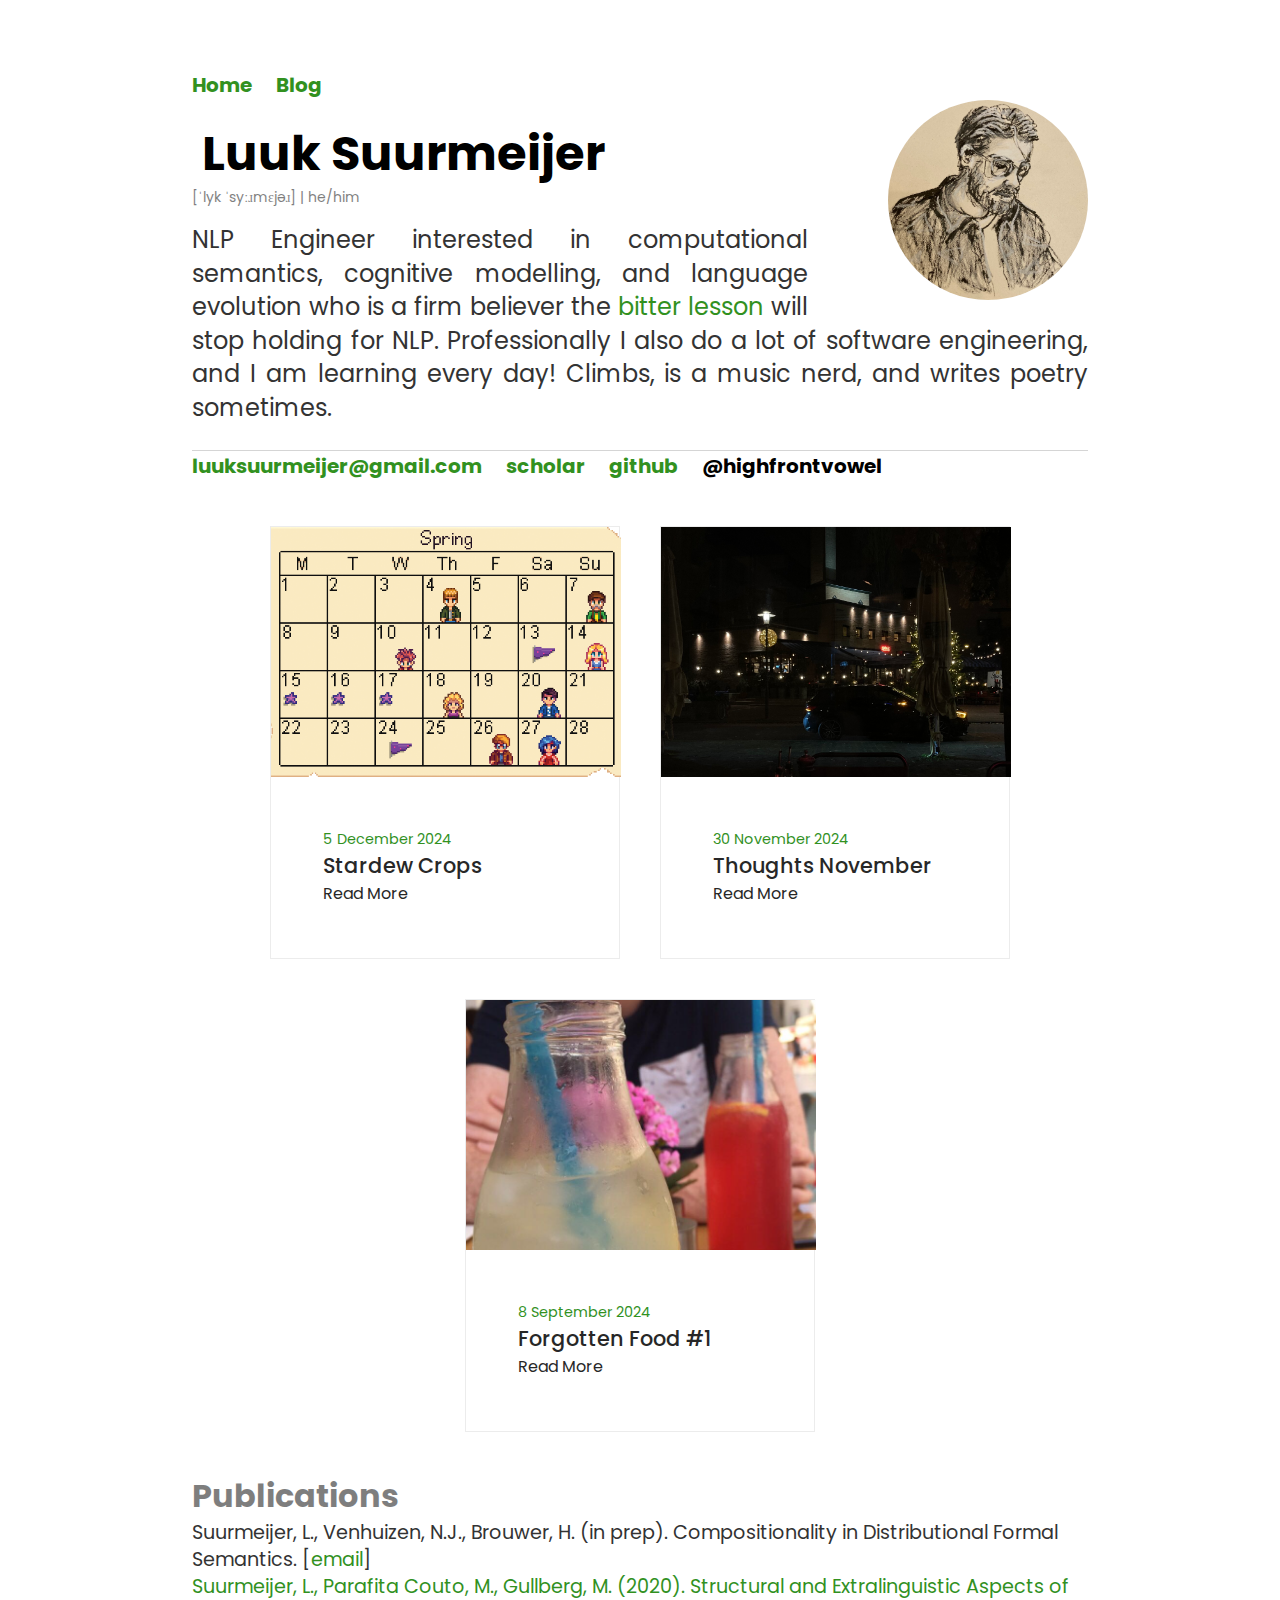
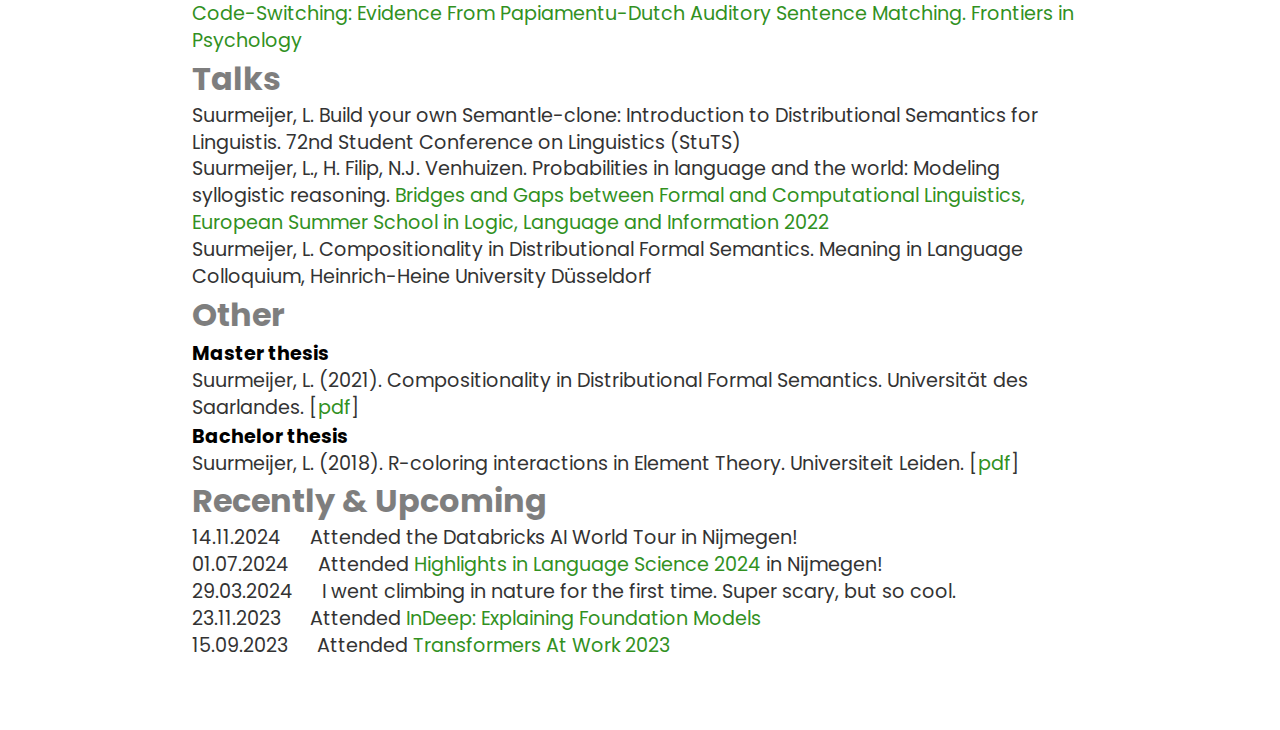
==== commit 6fda3c64: "third post, cleaned up" ====
--- a/index.html
+++ b/index.html
@@ -5,6 +5,7 @@
 			href="https://fonts.googleapis.com/css2?family=Poppins:ital,wght@0,100;0,200;0,300;0,400;0,500;0,600;0,700;0,800;0,900;1,100;1,200;1,300;1,400;1,500;1,600;1,700;1,800;1,900&display=swap"
 			rel="stylesheet">
 		<link rel="stylesheet" type="text/css" href="css/main.css">
+		<link rel="stylesheet" type="text/css" href="css/blog_landing.css" />
 		<meta charset="UTF-8">
 		<meta name="description" content="Website of Luuk Suurmeijer">
 		<meta name="author" content="Luuk Suurmeijer">
@@ -16,10 +17,7 @@
 		<nav>
 			<ul>
 				<li><a href="/">Home</a></li>
-				<li><a href="index.html#publications">Publications</a></li>
 				<li><a href='blog_landing_page.html'>Blog</a></li>
-				<li><a href="index.html#other">Other</a></li>
-				<li><a href="index.html#updates">Recently & Upcoming</a></li>
 
 			</ul>
 		</nav>
@@ -48,59 +46,78 @@
 				</ul>
 			</footer>
 		</body>
-		<body>
-			<!--3 MOST RECENT POSTS-->
+		<!--3 MOST RECENT POSTS-->
 
-			<!--BLOG CONTAINER-->
-			<div class="blog-container">
+		<!--BLOG CONTAINER-->
+		<div class="blog-container">
 
-				<!--BOX 1-->
-				<div class="blog-box">
-					<!-- IMG -->
+			<!--BOX 3-->
+			<div class="blog-box">
+				<!-- IMG -->
 
-					<div class="blog-img">
-						<img src="posts/links_nov_2024/headerimage.jpg" ,
-							alt="Blog">
-					</div>
-
-					<!--TEXT 1-->
-
-					<div class="blog-text">
-						<span> 30 November 2024</span>
-						<a href="posts/links_nov_2024/links_november_2024.html" ,
-							class="blog-title">Thoughts November</a>
-						<p>Thoughts I had this month.</p>
-						<a
-							href="posts/links_nov_2024/links_november_2024.html">Read
-							More</a>
-					</div>
+				<div class="blog-img">
+					<img src="posts/stardew_add_strawberries/headerimage" ,
+						alt="Blog">
 				</div>
 
-				<!--BOX 2-->
-				<div class="blog-box">
-					<!-- IMG -->
+				<!--TEXT 3-->
 
-					<div class="blog-img">
-						<img src="posts/forgotten_food_1/headerimage.JPG" ,
-							alt="Blog">
-					</div>
-
-					<!--TEXT 2-->
-
-					<div class="blog-text">
-						<span> 8 September 2024</span>
-						<a href="posts/forgotten_food_1/forgotten_food_1.html" ,
-							class="blog-title">Forgotten Food #1</a>
-						<p>Reminiscing about food and what led up to eating
-							it.</p>
-						<a
-							href="posts/forgotten_food_1/forgotten_food_1.html">Read
-							More</a>
-					</div>
+				<div class="blog-text">
+					<span> 5 December 2024</span>
+					<a href="posts/stardew_add_strawberries/stardew_add_strawberries.html"
+						,
+						class="blog-title">Stardew Crops</a>
+					<a
+						href="posts/stardew_add_strawberries/stardew_add_strawberries.html">Read
+						More</a>
 				</div>
 			</div>
 
-			<!--3 MOST RECENT POSTS-->
+			<!--BOX 1-->
+			<div class="blog-box">
+				<!-- IMG -->
+
+				<div class="blog-img">
+					<img src="posts/links_nov_2024/headerimage.jpg" ,
+						alt="Blog">
+				</div>
+
+				<!--TEXT 1-->
+
+				<div class="blog-text">
+					<span> 30 November 2024</span>
+					<a href="posts/links_nov_2024/links_november_2024.html" ,
+						class="blog-title">Thoughts November</a>
+					<a
+						href="posts/links_nov_2024/links_november_2024.html">Read
+						More</a>
+				</div>
+			</div>
+
+			<!--BOX 2-->
+			<div class="blog-box">
+				<!-- IMG -->
+
+				<div class="blog-img">
+					<img src="posts/forgotten_food_1/headerimage.JPG" ,
+						alt="Blog">
+				</div>
+
+				<!--TEXT 2-->
+
+				<div class="blog-text">
+					<span> 8 September 2024</span>
+					<a href="posts/forgotten_food_1/forgotten_food_1.html" ,
+						class="blog-title">Forgotten Food #1</a>
+					<a
+						href="posts/forgotten_food_1/forgotten_food_1.html">Read
+						More</a>
+				</div>
+			</div>
+		</div>
+
+		<!--3 MOST RECENT POSTS-->
+		<body>
 
 			<!--REST OF THE SITE-->
 
--- a/css/main.css
+++ b/css/main.css
@@ -126,126 +126,3 @@
     font-size: 14px;
     margin: 15px auto;
 }
-
-
-/* BLOG POST STUFF
-
-/* BLOG */
-
-*{
-    margin: 0px;
-    padding: 0px;
-    font-family: poppins;
-    box-sizing: border-box;
-}
-
-/* a{
-    text-decoration: None;
-}
-
-ul{
-    list-style: None;
-} */
-
-body{
-    margin: 0px;
-    padding: 0px;
-    font-family: poppins;
-}
-
-#blog{
-    display: flex;
-    justify-content: center;
-    align-items: center;
-    flex-direction: column;
-    padding: 40px;
-    border-bottom: 1px solid rgba(0, 0, 0, 0.5);
-}
-
-.blog-heading{
-    display: flex;
-    justify-content: center;
-    align-items: center;
-    flex-direction: column;
-}
-.blog-heading span {
-    color: #333;
-}
-
-.blog-heading h3 {
-    font-size: 2.4rem;
-    color: #555;
-    font-weight: 600;
-}
-
-.blog-container{
-    display: flex;
-    justify-content: center;
-    align-items: center;
-    margin: 20px 0px;
-    flex-wrap: wrap;
-}
-
-.blog-box{
-    width: 350px;
-    background-color: #ffffff;
-    border: 1px solid #ececec;
-    margin: 20px;
-}
-
-.blog-img img{
-    width: 350px;
-    height: 250px;
-    object-fit: cover;
-    object-position: center;
-}
-
-.blog-text{
-    padding: 15%;
-    display: flex;
-    flex-direction: column;
-}
-
-.blog-text span{
-    color: #32911f;
-    font-size: 0.9rem;
-}
-
-.blog-text .blog-title{
-    font-size: 1.3rem;
-    font-weight: 500;
-    color: #272727;
-}
-
-.blog-text .blog-title:hover{
-    transition: all ease 0.3s;
-    color: #32911f;
-}
-
-.blog-text p{
-    color: #9b9b9b;
-    font-size: 0.9r;
-    display: -webkit-box;
-    -webkit-line-clamp: 3;
-    -webkit-box-orient: vertical;
-    overflow: hidden;
-    text-overflow: ellipsis;
-    margin: 20px 0px;
-    max-height: 4.5em; /* Limits text to 3 lines */
-    min-height: 4.5em;
-}
-
-.blog-text a{
-    color:#272727
-}
-
-.blog-text a:hover{
-    color:#32911f;
-    transition: all easy 0.35;
-}
-
-@media(max-width:1250px){
-    .blog-box{
-        width: 300px;
-    }
-}--- a/css/blog_landing.css
+++ b/css/blog_landing.css
@@ -0,0 +1,129 @@
+/* BLOG */
+
+*{
+    margin: 0px;
+    padding: 0px;
+    font-family: poppins;
+    box-sizing: border-box;
+}
+
+a{
+    text-decoration: None;
+}
+
+ul{
+    list-style: None;
+}
+
+body{
+    margin: 0px;
+    padding: 0px;
+    font-family: poppins;
+}
+
+#blog{
+    display: flex;
+    justify-content: center;
+    align-items: center;
+    flex-direction: column;
+    padding: 40px;
+    border-bottom: 1px solid rgba(0, 0, 0, 0.5);
+}
+
+.blog-heading{
+    display: flex;
+    justify-content: center;
+    align-items: center;
+    flex-direction: column;
+}
+.blog-heading span {
+    color: #333;
+}
+
+.blog-heading h3 {
+    font-size: 2.4rem;
+    color: #555;
+    font-weight: 600;
+}
+
+.blog-container{
+    display: flex;
+    justify-content: center;
+    align-items: center;
+    margin: 20px 0px;
+    flex-wrap: wrap;
+}
+
+.blog-box{
+    width: 350px;
+    background-color: #ffffff;
+    border: 1px solid #ececec;
+    margin: 20px;
+}
+
+.blog-img {
+    width: 350px;
+    height: 250px;
+    overflow: clip;
+}
+
+.blog-img img {
+    width: 350px;
+    height: 250px;
+    object-fit: cover;
+    object-position: center;
+    overflow: clip;
+}
+
+.blog-text{
+    padding: 15%;
+    display: flex;
+    flex-direction: column;
+}
+
+.blog-text span{
+    color: #32911f;
+    font-size: 0.9rem;
+}
+
+.blog-text .blog-title{
+    font-size: 1.3rem;
+    font-weight: 500;
+    color: #272727;
+    max-height: 4.5em; /* Limits text to 3 lines */
+    /*min-height: 4.5em;*/
+}
+
+.blog-text .blog-title:hover{
+    transition: all ease 0.3s;
+    color: #32911f;
+}
+
+.blog-text p{
+    color: #9b9b9b;
+    font-size: 0.9r;
+    display: -webkit-box;
+    -webkit-line-clamp: 3;
+    -webkit-box-orient: vertical;
+    overflow: hidden;
+    text-overflow: ellipsis;
+    margin: 20px 0px;
+    max-height: 4.5em; /* Limits text to 3 lines */
+    min-height: 4.5em;
+}
+
+.blog-text a{
+    color:#272727
+}
+
+.blog-text a:hover{
+    color:#32911f;
+    transition: all easy 0.35;
+}
+
+@media (max-width: 350px) and (max-height: 250px) {
+  .blog-box {
+    width: 350px;
+    height: 250px;
+  }
+}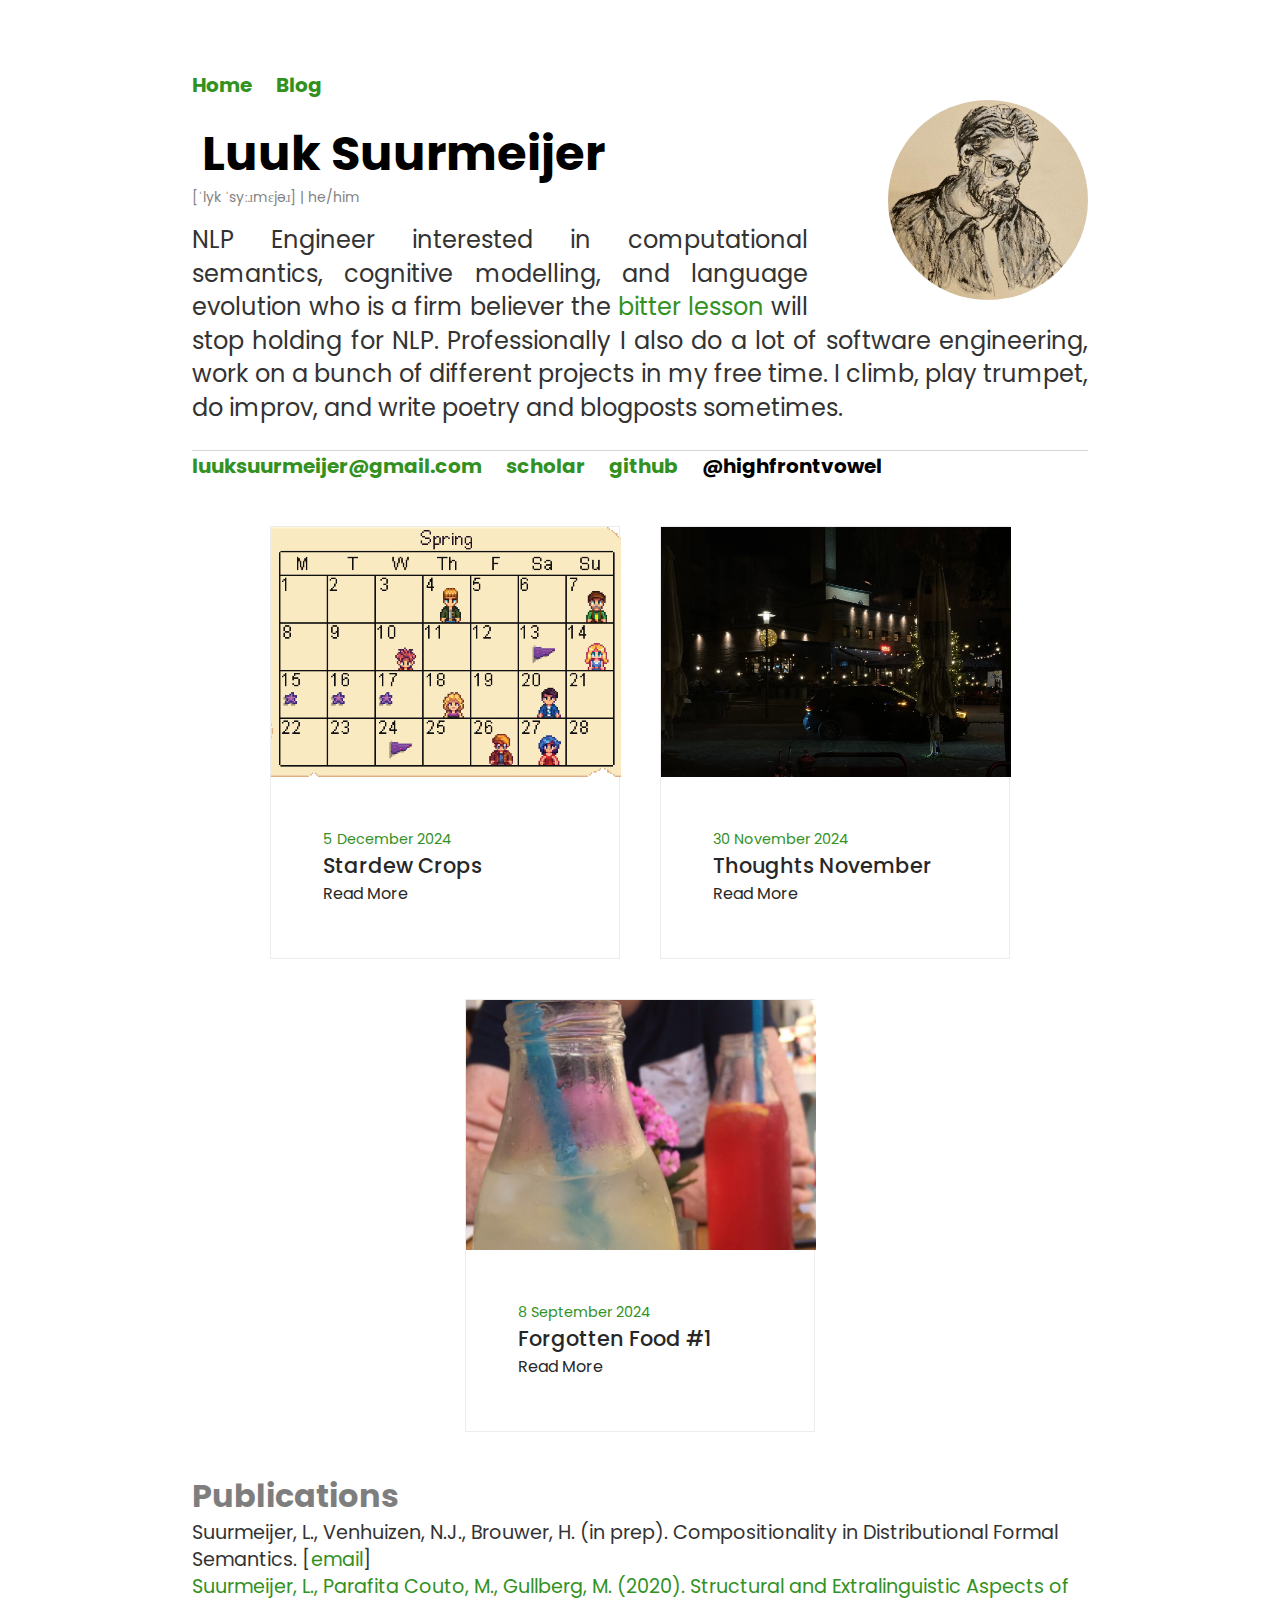
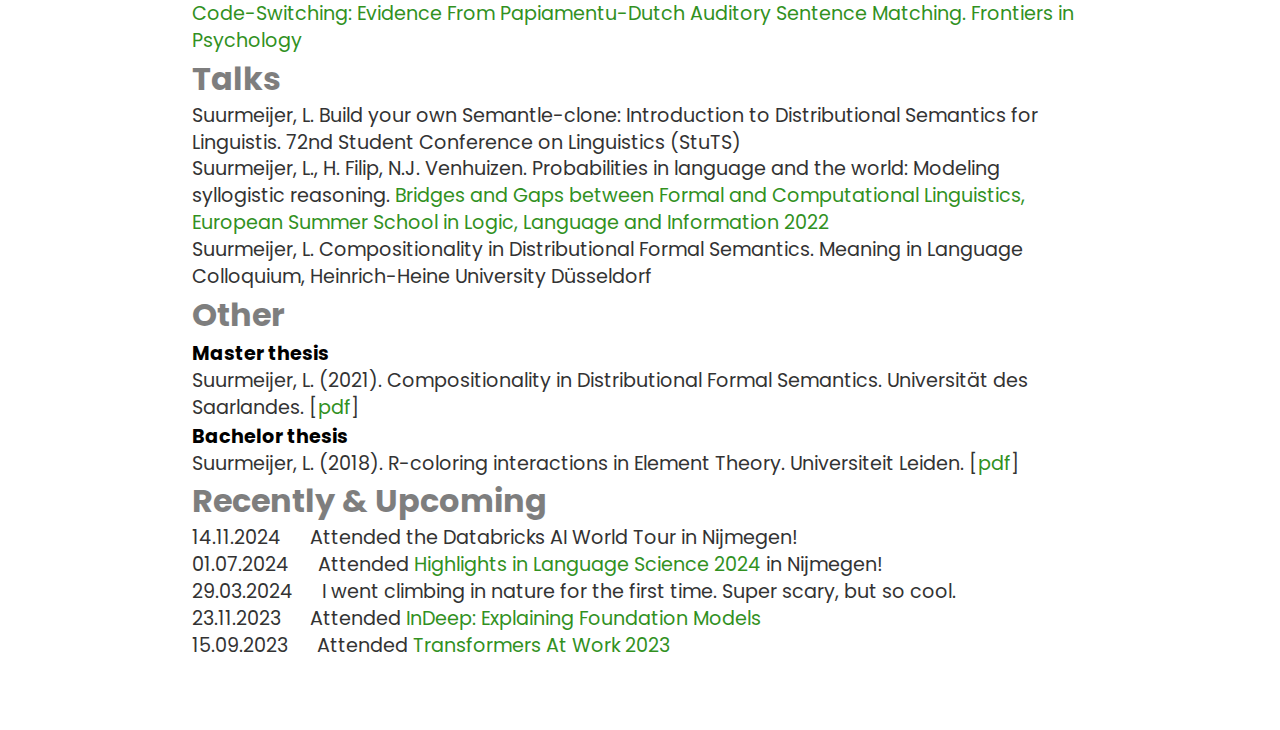
==== commit 5296c786: "different intro" ====
--- a/index.html
+++ b/index.html
@@ -31,8 +31,10 @@
 					and language evolution who is a firm believer the <a
 						href="http://www.incompleteideas.net/IncIdeas/BitterLesson.html">bitter
 						lesson</a> will stop holding for NLP.
-					Professionally I also do a lot of software engineering, and I am learning
-					every day! Climbs, is a music nerd, and writes poetry sometimes.
+					Professionally I also do a lot of software engineering, work on a bunch of
+					different projects in my free time. I climb, play trumpet, do improv, and
+					write
+					poetry and blogposts sometimes.
 				</div><!-- /.blurb -->
 			</div><!-- /.container -->
 			<footer>
